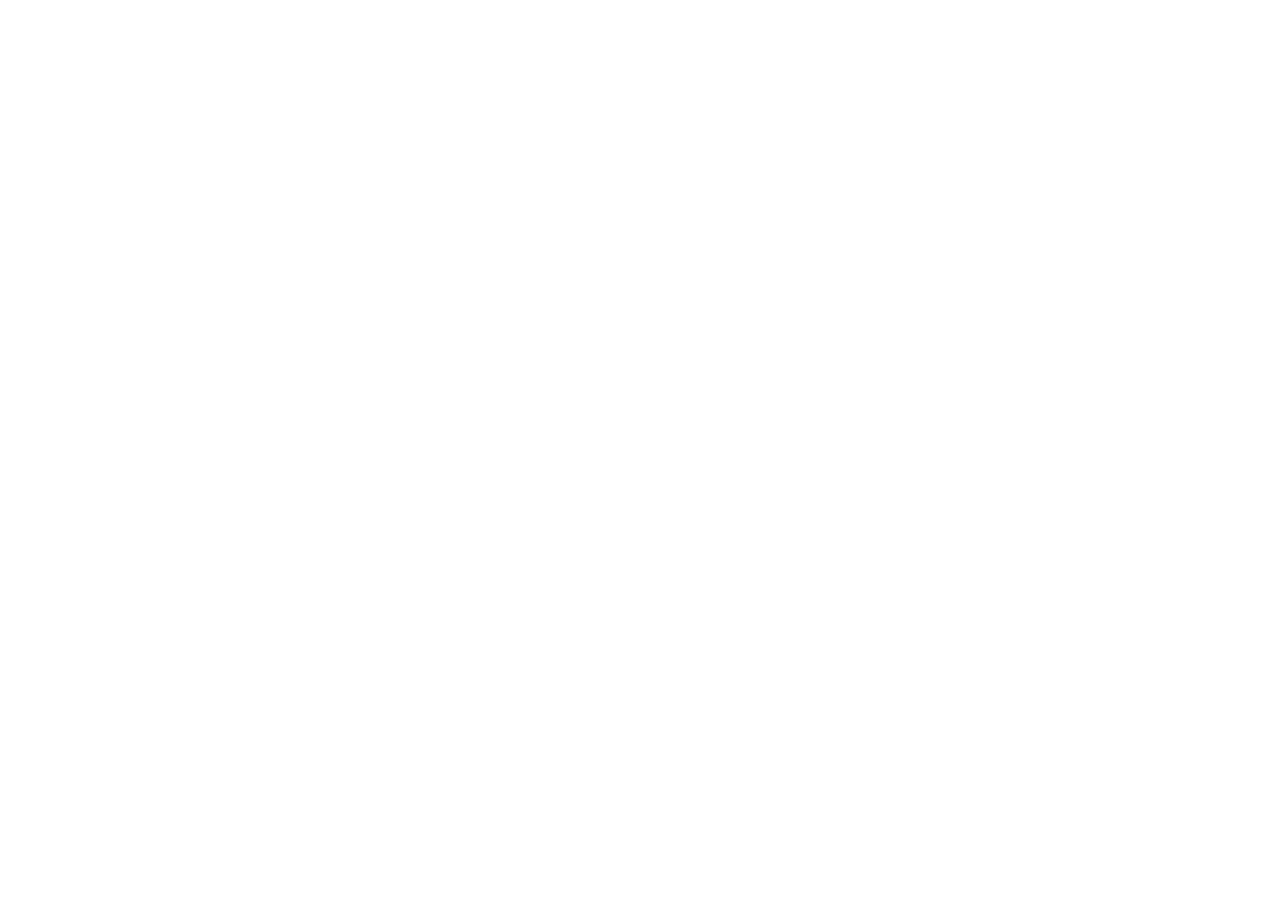
==== about.html @ b9088453 "Initial commit for Patna Millets Project" ====
<!DOCTYPE html>
<html lang="en">
  <head>
    <meta charset="UTF-8">
    <meta name="viewport" content="width=device-width, initial-scale=1.0">
    <title>Patna Millets</title>
    <!-- Stylesheets -->
    <link rel="stylesheet" href="style.css">
    <link rel="stylesheet" href="master.css">
    <link rel="stylesheet" href="responsive.css">
    <!-- Favicon -->
    <link rel="icon" href="assets/Patna Milets.png" type="image/png">
    <!-- Bootstrap -->
    <link href="https://cdn.jsdelivr.net/npm/bootstrap@5.3.3/dist/css/bootstrap.min.css" rel="stylesheet">
    <!-- Quicksand Font -->
    <link rel="preconnect" href="https://fonts.googleapis.com">
    <link rel="preconnect" href="https://fonts.gstatic.com" crossorigin>
    <link
      href="https://fonts.googleapis.com/css2?family=Poppins:ital,wght@0,100;0,200;0,300;0,400;0,500;0,600;0,700;0,800;0,900;1,100;1,200;1,300;1,400;1,500;1,600;1,700;1,800;1,900&family=Quicksand:wght@300..700&display=swap"
      rel="stylesheet">
    <!-- AOS Animation -->
    <link href="https://unpkg.com/aos@2.3.1/dist/aos.css" rel="stylesheet" />
    <!-- Font Awesome CDN -->
    <link
    rel="stylesheet"
    href="https://cdnjs.cloudflare.com/ajax/libs/font-awesome/6.6.0/css/all.min.css"/>
  </head>
<body>
  
</body>
</html>
---- style.css ----
/* Bootstrap icons library */
@import url("https://cdn.jsdelivr.net/npm/bootstrap-icons@1.11.3/font/bootstrap-icons.min.css");

/* Shortcuts */
:root {
  /* colors shortcut */
  --primary-color: #F58634;
  --secondary-color: #263F50;
  --tertiary-color: #F7F7F7;
  /* font-family shortcut */
  --primary-font: 'Quicksand', serif;
  --secondary-font: 'Poppins', serif;
}

body {
  margin: 0;
  padding: 0;
  box-sizing: border-box;
  /* Google Fonts */
  font-family: "Quicksand", serif;
}


/**************************************************
        CSS for Nav
**************************************************/
.navbar-nav .nav-link {
  font-family: var(--primary-font);
  color: var(--secondary-color);
  margin: 0 10px;
  padding: 0px;
  font-weight: 500;
}

.fa-brands:hover {
  color: var(--secondary-color)
}

.navbar-brand img {
  height: 40px;
}

.nav-icon {
  margin: 0 5px;
}

.nav-icon img {
  height: 20px;
}

.cart-icon img {
  height: 24px;
}

.nav-container {
  display: flex;
  justify-content: space-between;
  align-items: center;
}

.navbar-nav .nav-link {
  color: var(--secondary-color);
  margin: 0 10px;
}

.navbar-nav .nav-link:hover {
  color: var(--primary-color);
}

.navbar-brand img {
  height: 40px;
}

.nav-icon {
  margin: 0 5px;
}

.nav-icon img {
  height: 20px;
}

.cart-icon img {
  height: 24px;
}

.nav-container {
  display: flex;
  justify-content: space-between;
  align-items: center;
}

.social-nav a {
  color: #000000;
}

/* Hero-Section */
.hero-section {
  position: relative;
  height: 100vh;
  display: flex;
  align-items: center;
  justify-content: center;
  color: white;
  text-align: center;
  overflow: hidden;
  background: rgba(0, 0, 0, 0.5);
  /* Adding a dark overlay */
}

.hero-section::before {
  content: '';
  position: absolute;
  top: 0;
  left: 0;
  width: 100%;
  height: 100%;
  background-image: url('assets/millets.webp');
  /* Replace with your image path */
  height: 90vh;
  background-size: cover;
  background-position: center;
  filter: blur(5px);
  z-index: -1;
}

.hero-section h1 {
  font-family: var(--primary-font);
  font-size: 3rem;
  font-weight: bold;
  text-align: left;
}

.hero-section p {
  font-family: var(--secondary-font);
  font-size: 1rem;
  margin: 20px 0;
  text-align: justify
}

.callback-form .input-group {
  max-width: 400px;
  margin: 20px 20px 0px 0px;
}

.input-group .btn {
  border-radius: 0;
  font-size: 1.2rem;
  padding: 10px 30px;
}

/* Targeting call icon */
.input-group .input-group-text {
  color: #F58634;
  border-radius: 0;
  background-color: #fff;
}

/* Promotional Section */
.pcontainer {
  background: linear-gradient(rgba(0, 0, 0, 0.5), rgba(0, 0, 0, 0.5)),
    url('assets/millets_background.webp');
  padding: 50px;
}

.pcol h3 {
  font-family: var(--primary-font);
  font-weight: 800;
  color: #F7F7F7;
}

.pcol p {
  font-family: var(--secondary-font);
  font-size: 0.9rem;
  color: #F7F7F7;
}

.price {
  font-size: 1.5rem;
  font-weight: bold;
  color: #28a745;
}

.customer-count img {
  width: 40px;
  height: 40px;
  margin-right: -10px;
  /* Adjust this value as needed for the desired overlap */
  border: 2px solid black;
}

.customer-count p {
  margin-left: 10px;
  font-family: var(--secondary-font);
}

.form {
  width: 100%;
  padding: 30px;
  border-radius: 5px;
  background: linear-gradient(to right, #1E2221, #525C59);
  box-shadow: 0 0 10px rgba(0, 0, 0, 0.5);
}

.contact-form {
  margin-bottom: 10px;
  width: 100%;
  /* Ensures full width of form fields */
  border-radius: 0;
}

.form h3,
.form p {
  color: #fff;
}

.btn-form {
  width: 100%;
  padding: 10px;
  border: 0;
  color: #fff;
  border-radius: 50px;
}

/* .form-group input, .form-group textarea {
  background-color: rgba(255, 0, 0, 0) ;
  color: #fff;
} */

/* Footer Section */
footer {
  background-image: url('assets/wheat-field-seamless-border-vector-background-high-growth-cereal-crops-rye-is-dense-tall-grass-b-min.webp');
  /* Replace with your background image path */
  background-size: cover;
  background-position: center;
  padding: 40px 0;
  color: #fff;
  /* Adjust text color for better visibility on the background image */
  background-color: #3c9cc9b6;
  padding: 40px 0;
  color: #fff;
}

footer h5 {
  font-weight: bold;
  margin-bottom: 20px;
  color: #fff;
}

footer ul {
  list-style: none;
  padding: 0;
}

footer ul li {
  margin-bottom: 10px;
}

footer ul li a {
  color: #fff;
  text-decoration: none;
}

footer ul li a:hover {
  text-decoration: underline;
}

.footer-bottom {
  background-color: #e9ecef;
  padding: 20px 0;
  text-align: center;
  margin-top: 40px;
}

.footer-bottom a {
  color: #333;
  text-decoration: none;
}

.footer-bottom a:hover {
  text-decoration: underline;
}

.footer-bottom #copyright {
  margin-bottom: 0;
  padding: 0;
  background-color: #187bdd;
}
---- responsive.css ----
/* Tablet styles (min-width: 768px) */
@media (min-width: 768px) {
  .navbar-nav .nav-link {
    margin: 0 15px;
  }

  .navbar-brand img {
    height: 50px;
  }

}

/* Desktop styles (min-width: 992px) */
@media (min-width: 992px) {
  .navbar-nav .nav-link {
    margin: 0 20px;
  }

  .navbar-brand img {
    height: 60px;
  }

  .carousel-img {
    height: 600px;
    /* Adjust as needed */
  }
}
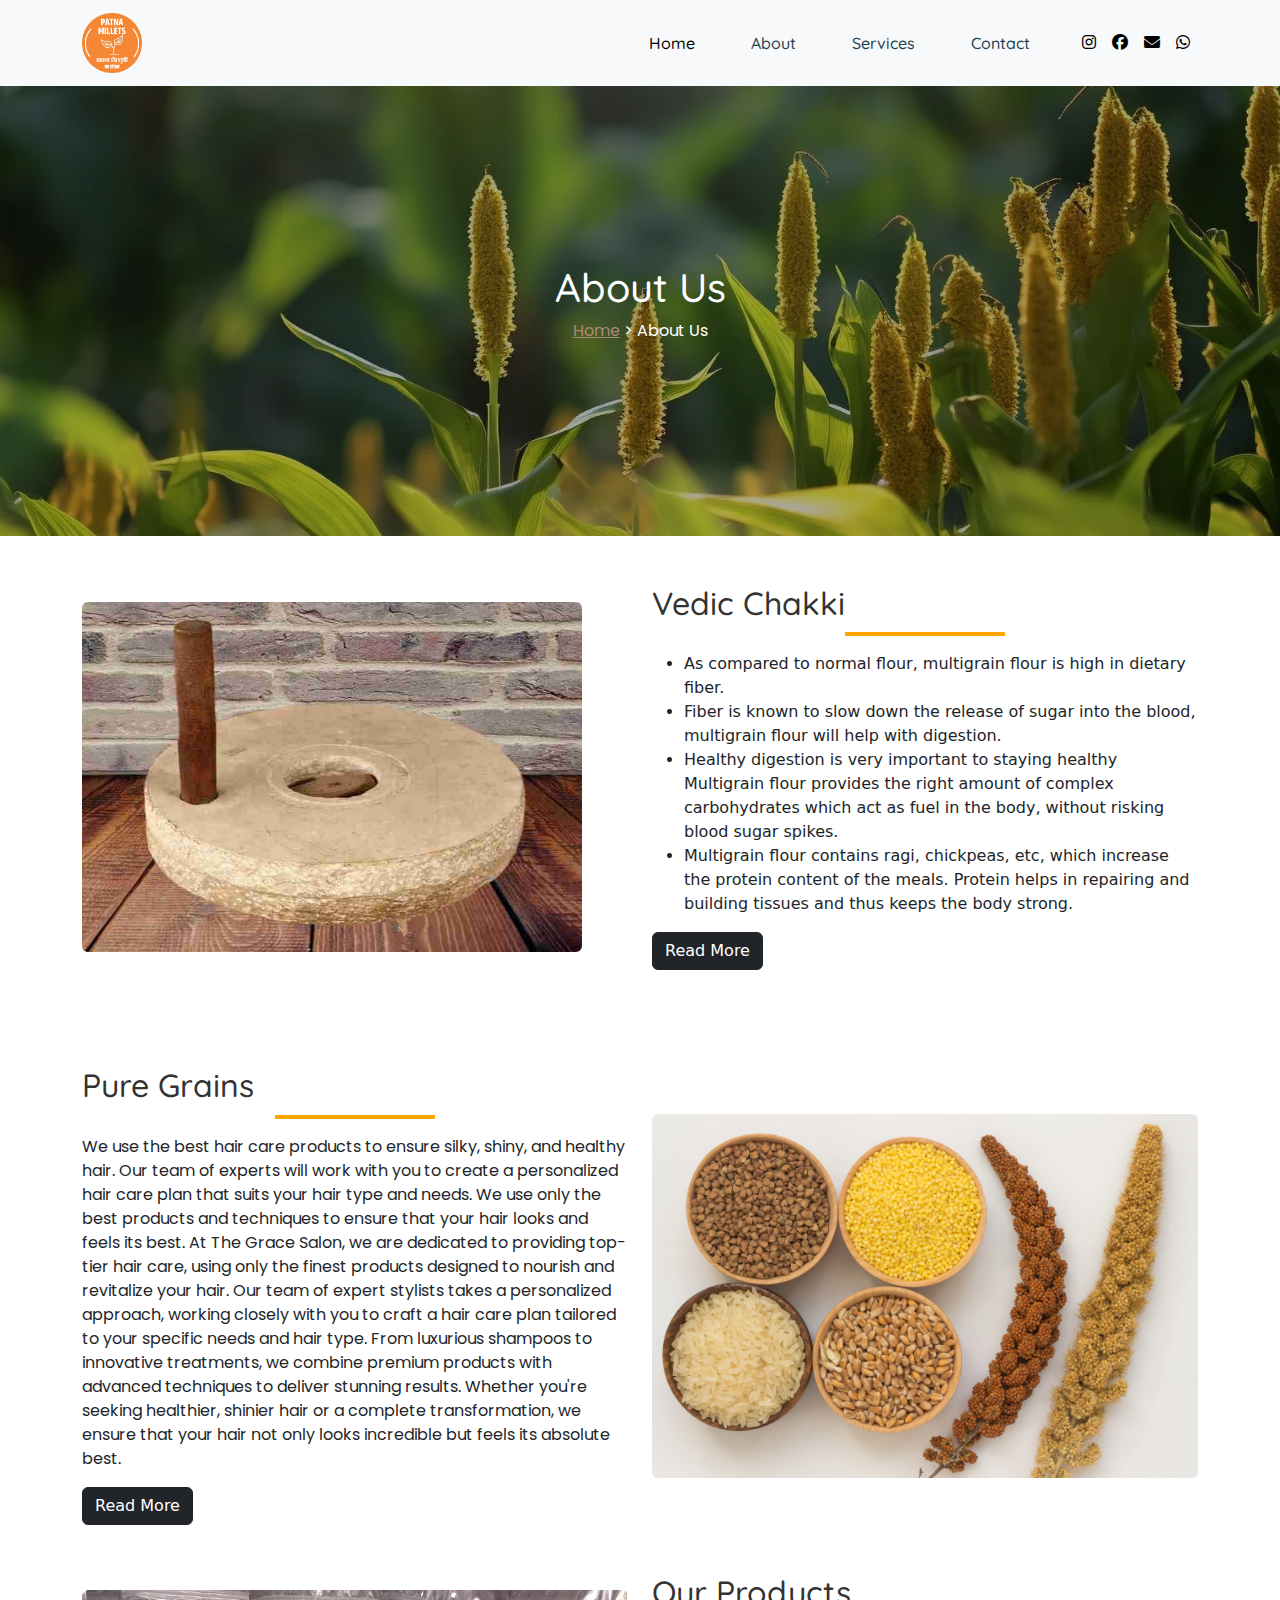
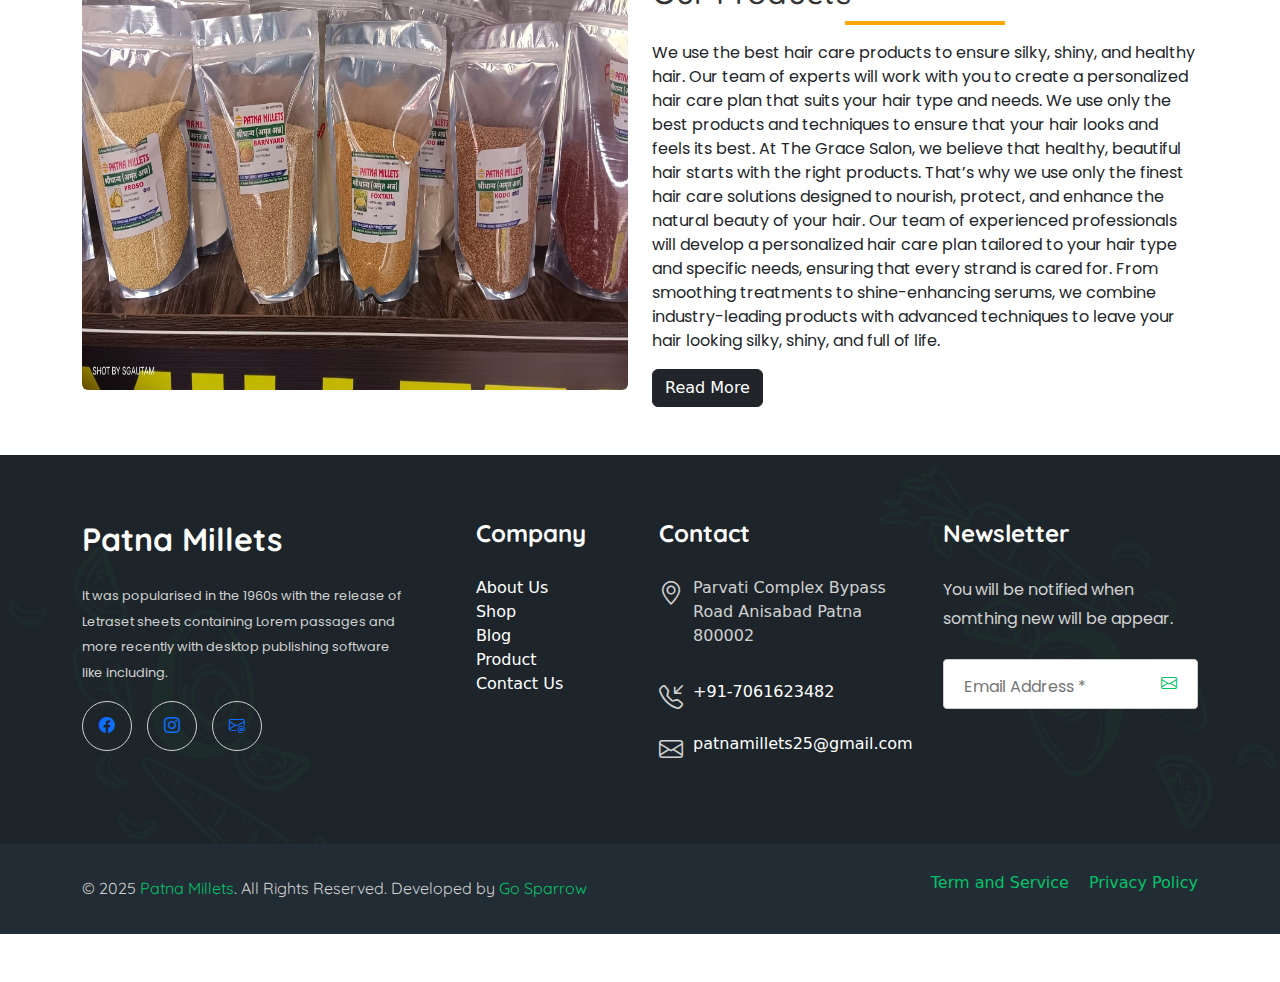
==== commit cf64cd0d: "about us page updated" ====
--- a/about.html
+++ b/about.html
@@ -1,31 +1,327 @@
 <!DOCTYPE html>
 <html lang="en">
-  <head>
-    <meta charset="UTF-8">
-    <meta name="viewport" content="width=device-width, initial-scale=1.0">
-    <title>Patna Millets</title>
-    <!-- Stylesheets -->
-    <link rel="stylesheet" href="style.css">
-    <link rel="stylesheet" href="master.css">
-    <link rel="stylesheet" href="responsive.css">
-    <!-- Favicon -->
-    <link rel="icon" href="assets/Patna Milets.png" type="image/png">
-    <!-- Bootstrap -->
-    <link href="https://cdn.jsdelivr.net/npm/bootstrap@5.3.3/dist/css/bootstrap.min.css" rel="stylesheet">
-    <!-- Quicksand Font -->
-    <link rel="preconnect" href="https://fonts.googleapis.com">
-    <link rel="preconnect" href="https://fonts.gstatic.com" crossorigin>
-    <link
-      href="https://fonts.googleapis.com/css2?family=Poppins:ital,wght@0,100;0,200;0,300;0,400;0,500;0,600;0,700;0,800;0,900;1,100;1,200;1,300;1,400;1,500;1,600;1,700;1,800;1,900&family=Quicksand:wght@300..700&display=swap"
-      rel="stylesheet">
-    <!-- AOS Animation -->
-    <link href="https://unpkg.com/aos@2.3.1/dist/aos.css" rel="stylesheet" />
-    <!-- Font Awesome CDN -->
-    <link
-    rel="stylesheet"
-    href="https://cdnjs.cloudflare.com/ajax/libs/font-awesome/6.6.0/css/all.min.css"/>
-  </head>
+
+<head>
+  <meta charset="UTF-8">
+  <meta name="viewport" content="width=device-width, initial-scale=1.0">
+  <title>Patna Millets</title>
+  <!-- Stylesheets -->
+  <link rel="stylesheet" href="style.css">
+  <link rel="stylesheet" href="master.css">
+  <link rel="stylesheet" href="responsive.css">
+  <!-- Favicon -->
+  <link rel="icon" href="assets/Patna Milets.png" type="image/png">
+  <!-- Bootstrap -->
+  <link href="https://cdn.jsdelivr.net/npm/bootstrap@5.3.3/dist/css/bootstrap.min.css" rel="stylesheet">
+  <!-- Quicksand Font -->
+  <link rel="preconnect" href="https://fonts.googleapis.com">
+  <link rel="preconnect" href="https://fonts.gstatic.com" crossorigin>
+  <link
+    href="https://fonts.googleapis.com/css2?family=Poppins:ital,wght@0,100;0,200;0,300;0,400;0,500;0,600;0,700;0,800;0,900;1,100;1,200;1,300;1,400;1,500;1,600;1,700;1,800;1,900&family=Quicksand:wght@300..700&display=swap"
+    rel="stylesheet">
+  <!-- AOS Animation -->
+  <link href="https://unpkg.com/aos@2.3.1/dist/aos.css" rel="stylesheet" />
+  <!-- Font Awesome CDN -->
+  <link rel="stylesheet" href="https://cdnjs.cloudflare.com/ajax/libs/font-awesome/6.6.0/css/all.min.css" />
+</head>
+
 <body>
-  
+  <!-- Navbar -->
+  <nav class="navbar navbar-expand-lg bg-light sticky-top nav-main">
+    <div class="container nav-container">
+      <!-- logo -->
+      <a class="navbar-brand" href="index.html"><img src="assets/Patna Milets.png" alt="Logo" /></a>
+      <!-- toggle button for mobile view -->
+      <button class="navbar-toggler shadow-none border-0" type="button" data-bs-toggle="offcanvas"
+        data-bs-target="#offcanvasNavbar" aria-controls="offcanvasNavbar" aria-label="Toggle navigation">
+        <span class="navbar-toggler-icon"></span>
+      </button>
+
+      <!-- main navbar -->
+      <div class="offcanvas offcanvas-end" tabindex="-1" id="offcanvasNavbar" aria-labelledby="offcanvasNavbarLabel">
+        <div class="offcanvas-header">
+          <h5 class="offcanvas-title" id="offcanvasNavbarLabel">
+            <mark>Patna Millets</mark>
+          </h5>
+          <button type="button" class="btn-close shadow-none border-0" data-bs-dismiss="offcanvas"
+            aria-label="Close"></button>
+        </div>
+        <div class="offcanvas-body">
+          <ul class="navbar-nav justify-content-end flex-grow-1 pe-3">
+            <li class="nav-item">
+              <a class="nav-link active" aria-current="page" href="index.html">Home</a>
+            </li>
+            <li class="nav-item">
+              <a class="nav-link" href="about.html">About</a>
+            </li>
+            <li class="nav-item">
+              <a class="nav-link" href="services.html">Services</a>
+            </li>
+            <li class="nav-item">
+              <a class="nav-link" href="contact.html">Contact</a>
+            </li>
+          </ul>
+        </div>
+      </div>
+      <!-- social media icons -->
+      <div class="d-flex social-nav">
+        <a href="https://www.instagram.com/"><i class="fa-brands fa-instagram mx-2"></i></a>
+        <a href="https://www.facebook.com/"><i class="fa-brands fa-facebook mx-2"></i></a>
+        <a href="mailto:patnamillets25@gmail.com"><i class="fa-solid fa-envelope mx-2"></i></a>
+        <a href="https://wa.me/+917061623482"><i class="fa-brands fa-whatsapp mx-2"></i></a>
+      </div>
+    </div>
+  </nav>
+
+  <!-- About Us Hero Section -->
+  <div class="about-hero">
+    <div class="overlay">
+      <div class="container">
+        <h1>About Us</h1>
+        <p>
+          <a href="index.html" style="color: #ac8977">Home</a> > About Us
+        </p>
+      </div>
+    </div>
+  </div>
+
+  <!-- Vedic Chakki -->
+  <section class="expertise py-5">
+    <div class="container">
+      <div class="row align-items-center">
+        <div class="col-md-6">
+          <img src="assets/chakki.jpg" class="img-fluid rounded" alt="chakki" style="height: 350px; width: 500px;" />
+        </div>
+        <div class="col-md-6">
+          <h2>Vedic Chakki</h2>
+          <p style="color: black;">
+          <ul>
+            <li>
+              As compared to normal flour, multigrain flour is high in dietary fiber. </li>
+            <li> Fiber is known to slow down the release of sugar into the blood,
+              multigrain flour will help with digestion.
+            </li>
+            <li> Healthy digestion is very important to staying healthy
+              Multigrain flour provides the right amount of complex carbohydrates which act as fuel in the body, without
+              risking blood sugar spikes. </li>
+            <li>Multigrain flour contains ragi, chickpeas, etc, which increase the protein content of the meals. Protein
+              helps in repairing and building tissues and thus keeps the body strong. </li>
+          </ul>
+          </p>
+          <a href="#" class="btn btn-dark">Read More</a>
+        </div>
+      </div>
+    </div>
+  </section>
+
+  <!-- Quality Section -->
+  <section class="quality py-5">
+    <div class="container">
+      <div class="row align-items-center">
+        <div class="col-md-6 order-md-2">
+          <img src="assets/about/grains.webp" class="img-fluid rounded" alt="Quality" />
+        </div>
+        <div class="col-md-6 order-md-1">
+          <h2>Pure Grains</h2>
+          <p>
+            We use the best hair care products to ensure silky, shiny, and
+            healthy hair. Our team of experts will work with you to create a
+            personalized hair care plan that suits your hair type and needs.
+            We use only the best products and techniques to ensure that your
+            hair looks and feels its best. At The Grace Salon, we are dedicated
+            to providing top-tier hair care, using only the finest products
+            designed to nourish and revitalize your hair. Our team of expert
+            stylists takes a personalized approach, working closely with you
+            to craft a hair care plan tailored to your specific needs and hair
+            type. From luxurious shampoos to innovative treatments, we combine
+            premium products with advanced techniques to deliver stunning
+            results. Whether you're seeking healthier, shinier hair or a
+            complete transformation, we ensure that your hair not only looks
+            incredible but feels its absolute best.
+          </p>
+          <a href="#" class="btn btn-dark">Read More</a>
+        </div>
+      </div>
+    </div>
+
+    <!-- Products -->
+    <section class="products py-5">
+      <div class="container">
+        <div class="row align-items-center">
+          <div class="col-md-6 order-md-1">
+            <img src="client's_assets/products.jpg" class="img-fluid rounded" alt="Quality" style="height: 400px;" />
+          </div>
+          <div class="col-md-6 order-md-2 hair-products">
+            <h2> Our Products</h2>
+            <p>
+              We use the best hair care products to ensure silky, shiny, and
+              healthy hair. Our team of experts will work with you to create a
+              personalized hair care plan that suits your hair type and needs.
+              We use only the best products and techniques to ensure that your
+              hair looks and feels its best. At The Grace Salon, we believe that
+              healthy, beautiful hair starts with the right products. That’s why
+              we use only the finest hair care solutions designed to nourish,
+              protect, and enhance the natural beauty of your hair. Our team of
+              experienced professionals will develop a personalized hair care
+              plan tailored to your hair type and specific needs, ensuring that
+              every strand is cared for. From smoothing treatments to
+              shine-enhancing serums, we combine industry-leading products with
+              advanced techniques to leave your hair looking silky, shiny, and
+              full of life.
+            </p>
+            <a href="#" class="btn btn-dark">Read More</a>
+          </div>
+        </div>
+      </div>
+    </section>
+
+    <!-- 
+    - #FOOTER
+  -->
+
+    <footer class="footer">
+
+      <div class="footer-top">
+        <div class="container">
+
+          <div class="footer-brand">
+
+            <a href="assets/Patna Milets.png" class="logo">Patna <span class="span">Millets</span></a>
+
+            <p class="footer-text">
+              It was popularised in the 1960s with the release of Letraset sheets containing Lorem passages and more
+              recently with
+              desktop publishing software like including.
+            </p>
+
+            <div class="social-list">
+
+              <div class="social-link">
+                <a href="#">
+                  <i class="bi bi-facebook"></i>
+                </a>
+              </div>
+
+              <div class="social-link">
+                <a href="#">
+                  <i class="bi bi-instagram"></i>
+                </a>
+              </div>
+
+              <div class="social-link">
+                <a href="#">
+                  <i class="bi bi-envelope-at"></i>
+                </a>
+              </div>
+
+            </div>
+
+          </div>
+
+          <ul class="footer-list">
+
+            <li>
+              <p class="footer-list-title">Company</p>
+            </li>
+
+            <li>
+              <a href="./about.html" class="footer-link">About Us</a>
+            </li>
+
+            <li>
+              <a href="./shop.html" class="footer-link">Shop</a>
+            </li>
+
+            <li>
+              <a href="./blog.html" class="footer-link">Blog</a>
+            </li>
+
+            <li>
+              <a href="./shop.html" class="footer-link">Product</a>
+            </li>
+
+            <li>
+              <a href="./contact.html" class="footer-link">Contact Us</a>
+            </li>
+
+          </ul>
+
+          <ul class="footer-list">
+
+            <li>
+              <p class="footer-list-title">Contact</p>
+            </li>
+            <li class="footer-item">
+              <div class="contact-icon">
+                <i class="bi bi-geo-alt"></i>
+              </div>
+              <address class="contact-link">
+                Parvati Complex Bypass Road Anisabad Patna 800002
+              </address>
+            </li>
+
+            <li class="footer-item">
+              <div class="contact-icon">
+                <i class="bi bi-telephone-inbound"></i>
+              </div>
+              <a href="tel:+91-7061623482" class="contact-link">+91-7061623482</a>
+            </li>
+
+            <li class="footer-item">
+              <div class="contact-icon">
+                <i class="bi bi-envelope"></i>
+              </div>
+
+              <a href="mailto:patnamillets25@gmail.com" class="contact-link">patnamillets25@gmail.com</a>
+            </li>
+
+          </ul>
+
+          <div class="footer-list">
+
+            <p class="footer-list-title">Newsletter</p>
+
+            <p class="newsletter-text">
+              You will be notified when somthing new will be appear.
+            </p>
+
+            <form action="" class="footer-form">
+              <input type="email" name="email" placeholder="Email Address *" required class="footer-input">
+              <button type="submit" class="footer-form-btn" aria-label="Submit">
+                <i class="bi bi-envelope"></i>
+              </button>
+            </form>
+
+          </div>
+
+        </div>
+      </div>
+
+      <div class="footer-bottom">
+        <div class="container">
+
+          <p class="copyright">
+            &copy; 2025 <a href="#" class="copyright-link">Patna Millets</a>. All Rights Reserved. Developed by <a
+              href="#" class="copyright-link">Go Sparrow</a>
+          </p>
+
+          <ul class="footer-bottom-list">
+
+            <li>
+              <a href="#" class="footer-bottom-link">Term and Service</a>
+            </li>
+
+            <li>
+              <a href="#" class="footer-bottom-link">Privacy Policy</a>
+            </li>
+
+          </ul>
+
+        </div>
+      </div>
+
+    </footer>
+
 </body>
+
 </html>--- a/style.css
+++ b/style.css
@@ -7,9 +7,89 @@
   --primary-color: #F58634;
   --secondary-color: #263F50;
   --tertiary-color: #F7F7F7;
-  /* font-family shortcut */
+  /* colors taken from: https://github.dev/codewithsadee/organica */
+  --battleship-gray: hsl(0, 0%, 53%);
+  --shamrock-green: hsl(152, 95%, 31%);
+  --russian-violet: hsl(245, 97%, 13%);
+  --yellow-orange: hsl(36, 100%, 50%);
+  --green-pigment: hsl(152, 95%, 33%);
+  --roman-silver: hsl(223, 6%, 55%);
+  --sonic-silver: hsl(0, 0%, 45%);
+  --eerie-black: hsl(210, 11%, 15%);
+  --space-cadet: hsl(222, 36%, 22%);
+  --light-gray: hsl(0, 0%, 82%);
+  --mint-cream: hsl(96, 36%, 95%);
+  --gunmetal-1: hsl(207, 21%, 17%);
+  --gunmetal-2: hsl(206, 21%, 15%);
+  --black_90: hsla(0, 0%, 0%, 0.9);
+  --black_50: hsla(0, 0%, 0%, 0.5);
+  --black_25: hsla(0, 0%, 0%, 0.25);
+  --white_50: hsla(0, 0%, 100%, 0.50);
+  --white_25: hsla(0, 0%, 100%, 0.25);
+  --white_10: hsla(0, 0%, 100%, 0.1);
+  --platinum: hsl(0, 0%, 92%);
+  --cultured: hsl(0, 0%, 94%);
+  --emerald: hsl(152, 95%, 39%);
+  --emerald_70: hsla(152, 95%, 39%, 0.7);
+  --white: hsl(0, 0%, 100%);
+  --black: hsl(0, 0%, 0%);
+  --onyx: hsl(0, 0%, 27%);
+  --jet: hsl(0, 0%, 20%);
+  --russian-violet_65: hsla(245, 97%, 13%, 0.65);
+  --rhythm: hsl(220, 17%, 49%);
+  --spanish-gray: hsl(156, 3%, 61%);
+  --charleston-green: hsl(206, 20%, 14%);
+  /* typography */
   --primary-font: 'Quicksand', serif;
   --secondary-font: 'Poppins', serif;
+
+  --ff-playfair-display: 'Playfair Display', serif;
+  --ff-roboto: 'Roboto', sans-serif;
+
+  --fs-1: 3rem;
+  --fs-2: 2.4rem;
+  --fs-3: 2rem;
+  --fs-4: 1.8rem;
+  --fs-5: 1.7rem;
+  --fs-6: 1.5rem;
+  --fs-7: 1.4rem;
+  --fs-8: 1.3rem;
+  --fs-9: 1rem;
+
+  --fw-400: 400;
+  --fw-500: 500;
+  --fw-600: 600;
+  --fw-700: 700;
+
+  /**
+   * spacing
+   */
+
+  --section-padding: 80px;
+
+  /**
+   * radius
+   */
+
+  --radius-4: 4px;
+  --radius-6: 6px;
+
+  /**
+   * shadow
+   */
+
+  --shadow-1: 0 12px 25px -8px hsla(0, 0%, 0%, 0.2);
+  --shadow-2: -12px 0 25px -8px hsla(0, 0%, 0%, 0.2);
+  --shadow-3: 12px 0 25px -8px hsla(0, 0%, 0%, 0.2);
+
+  /**
+   * transition
+   */
+
+  --transition-1: 0.05s ease;
+  --transition-2: 0.25s ease;
+  --cubic-in: cubic-bezier(0.51, 0.03, 0.64, 0.28);
+  --cubic-out: cubic-bezier(0.33, 0.85, 0.4, 0.96);
 }
 
 body {
@@ -18,6 +98,19 @@
   box-sizing: border-box;
   /* Google Fonts */
   font-family: "Quicksand", serif;
+}
+
+h1,
+h2,
+h3,
+h4,
+h5,
+h6 {
+  font-family: "Quicksand", serif;
+}
+
+p {
+  font-family: "Poppins", serif;
 }
 
 
@@ -152,7 +245,6 @@
 .input-group .input-group-text {
   color: #F58634;
   border-radius: 0;
-  background-color: #fff;
 }
 
 /* Promotional Section */
@@ -226,62 +318,492 @@
   color: #fff;
 } */
 
-/* Footer Section */
-footer {
-  background-image: url('assets/wheat-field-seamless-border-vector-background-high-growth-cereal-crops-rye-is-dense-tall-grass-b-min.webp');
-  /* Replace with your background image path */
+/*-----------------------------------*\
+  #FOOTER
+\*-----------------------------------*/
+
+.footer {
+  background-image: url("assets/hero-left-bg.png"), url("assets/hero-right-bg.png");
+  background-color: var(--charleston-green);
+  background-repeat: no-repeat, no-repeat;
+  background-position: bottom left, top right;
+  color: var(--light-gray);
+  overflow: hidden;
+}
+
+.footer-top {
+  padding-block: 60px;
+}
+
+.footer-top .container {
+  display: grid;
+  gap: 60px;
+}
+
+.footer .logo {
+  font-family: var(--primary-font);
+  font-size: 2rem;
+  text-decoration: none;
+  color: #fff;
+  font-weight: 700;
+}
+
+.footer-text {
+  line-height: 2;
+  margin-block: 20px 15px;
+  font-family: var(--secondary-font);
+  font-size: 0.8rem;
+}
+
+.social-list {
+  display: flex;
+  gap: 15px;
+  list-style: none;
+}
+
+.social-link {
+  width: 50px;
+  height: 50px;
+  border: 1px solid;
+  border-radius: 50%;
+  display: flex;
+  align-items: center;
+  justify-content: center;
+  transition: var(--transition-1);
+}
+
+.social-link:is(:hover, :focus) {
+  color: var(--emerald);
+}
+
+.footer-list {
+  list-style: none;
+}
+
+.footer-list li a {
+  color: var(--white);
+  text-decoration: none;
+  transition: var(--transition-1);
+}
+
+.footer-list-title {
+  list-style: none;
+  color: var(--white);
+  font-family: var(--primary-font);
+  font-size: var(--fs-6);
+  font-weight: var(--fw-700);
+  margin-block-end: 25px;
+}
+
+.footer-link {
+  font-size: var(--fs-9);
+  text-decoration: none;
+  list-style: none;
+  transition: var(--transition-1);
+  gap: 10px;
+}
+
+.contact-link address {
+  color: red;
+}
+
+.footer-link:is(:hover, :focus) {
+  color: var(--emerald);
+}
+
+.footer-item {
+  display: flex;
+  gap: 10px;
+  padding: 0;
+  margin: 0;
+}
+
+.footer-item address {
+  font-size: var(--fs-9);
+}
+
+.footer-item:not(:last-child) {
+  margin-block-end: 16px;
+}
+
+.footer-item .contact-icon {
+  font-size: 1.5rem;
+  align-items: center;
+}
+
+.footer-top .newsletter-text {
+  line-height: 1.8;
+  margin-block-end: 25px;
+}
+
+.footer-form {
+  position: relative;
+}
+
+.footer-form ::placeholder {
+  font-family: var(--secondary-font);
+  font-size: var(--fs-9);
+}
+
+.footer-input {
+  background-color: var(--white);
+  color: var(--tertiary-color);
+  font-size: var(--fs-6);
+  padding: 16px 20px;
+  padding-inline-end: 50px;
+  border-radius: var(--radius-4);
+  height: 50px;
+}
+
+.footer-form-btn {
+  position: absolute;
+  top: 50%;
+  right: 15px;
+  transform: translateY(-50%);
+  color: var(--emerald);
+  background-color: #fff;
+  border: none;
+  font-size: 1rem;
+}
+
+.footer-bottom {
+  background-color: var(--gunmetal-1);
+  padding-block: 20px;
+  font-size: var(--fs-7);
+}
+
+.copyright {
+  font-family: var(--primary-font);
+  font-size: var(--fs-9);
+  text-align: center;
+  line-height: 1.7;
+  margin-block-end: 10px;
+}
+
+.copyright-link {
+  text-decoration: none;
+  display: inline-block;
+  color: var(--emerald);
+}
+
+.footer-bottom-list {
+  list-style: none;
+  text-decoration: none;
+}
+
+.footer-bottom-link {
+  text-decoration: none;
+  font-size: var(--fs-9);
+  color: var(--emerald);
+}
+
+.footer-bottom-list {
+  display: flex;
+  justify-content: center;
+  gap: 20px;
+}
+
+.footer-top .container {
+  grid-template-columns: 1fr 1fr;
+}
+
+.footer-top .container {
+  grid-template-columns: 1.3fr 0.6fr 1fr 1fr;
+  gap: 30px;
+}
+
+.footer-bottom .container {
+  display: flex;
+  justify-content: space-between;
+  align-items: center;
+}
+
+.copyright {
+  margin-block-end: 0;
+}
+
+/* Millets Section */
+.millet-item {
+  transition: transform 0.3s ease, box-shadow 0.3s ease;
+}
+
+.millet-item:hover {
+  transform: scale(1.1);
+  box-shadow: 0 10px 20px rgba(0, 0, 0, 0.15);
+}
+
+.millet-item img {
+  border: 2px solid #ffa500;
+  /* Organic orange border */
+  padding: 5px;
+  background-color: #fff;
+}
+
+.millet-item p {
+  font-family: var(--secondary-font);
+  /* Use a clean, organic font */
+  font-size: 1rem;
+  font-weight: var(--fw-500);
+  color: var(--emerald);
+  /* Neutral color */
+  margin-top: 10px;
+}
+
+.millet-item p:hover {
+  color: #ffa500;
+  /* Highlight text on hover */
+}
+
+.container h2 {
+  /* font-family: "Baskervville", serif; */
+  /* Classic serif font for heading */
+  color: #333;
+  /* Dark neutral tone for contrast */
+  text-transform: capitalize;
+  font-size: 2rem;
+  position: relative;
+  margin-bottom: 1rem;
+}
+
+.container h2::after {
+  content: "";
+  display: block;
+  width: 160px;
+  height: 4px;
+  background-color: #ffa500;
+  margin: 10px auto 0;
+}
+
+
+/* 
+  #Contact Us Page Styling
+*/
+
+/* Contact Page of Landing Page with Query Form END*/
+
+/* Contact Us Hero Section */
+.contact-hero {
+  position: relative;
+  width: 100%;
+  height: 60vh;
+  /* Adjust height as needed */
+  background-image: url(assets/overflowing-display-whole-grain-cereals-rustic-bowls.jpg);
+  background-attachment: fixed;
+  /* Replace with your image path */
   background-size: cover;
   background-position: center;
-  padding: 40px 0;
+  display: flex;
+  align-items: center;
+  justify-content: center;
+}
+
+.contact-hero .overlay {
+  position: absolute;
+  top: 0;
+  left: 0;
+  width: 100%;
+  height: 100%;
+  background-color: rgba(0, 0, 0, 0.5);
+  /* Dark overlay, adjust opacity as needed */
+  display: flex;
+  align-items: center;
+  justify-content: center;
+  text-align: center;
+  flex-direction: column;
+  color: white;
+}
+
+/* mera custom box css edited by Rehaan */
+
+.contact-section {
+  width: 100%;
+  height: auto;
+  display: flex;
+  flex-direction: row;
+  align-items: center;
+  justify-content: center;
+  gap: 10px;
+  margin: 50px auto;
+}
+
+.contact-section .contact-info {
+  width: 100%;
+  height: 250px;
+  box-shadow: 0 0 10px rgba(0, 0, 0, 0.1);
+  text-align: center;
+  background-color: #ffffff;
+  border-radius: 20px;
+  padding: 20px;
+}
+
+
+.contact-info .icon-box {
+  background-color: var(--primary-color);
+  /* Darker pink for icon background */
   color: #fff;
-  /* Adjust text color for better visibility on the background image */
-  background-color: #3c9cc9b6;
-  padding: 40px 0;
-  color: #fff;
-}
-
-footer h5 {
-  font-weight: bold;
-  margin-bottom: 20px;
-  color: #fff;
-}
-
-footer ul {
-  list-style: none;
-  padding: 0;
-}
-
-footer ul li {
+  font-size: 24px;
+  padding: 20px;
+  /* Increased padding for larger icons */
+  border-radius: 50%;
+  display: inline-block;
+  margin-bottom: 15px;
+  width: 80px;
+  /* Fixed width for uniform size */
+  height: 80px;
+  /* Fixed height for uniform size */
+  display: flex;
+  align-items: center;
+  justify-content: center;
+  margin: 0 auto 15px;
+  /* Center the icon and add margin below */
+}
+
+.contact-info h4 {
+  font-size: 18px;
   margin-bottom: 10px;
-}
-
-footer ul li a {
-  color: #fff;
+  color: #333;
+}
+
+.contact-info p {
+  font-size: 14px;
+  text-align: center;
+  color: #666;
+}
+.contact-info p a{
   text-decoration: none;
-}
-
-footer ul li a:hover {
-  text-decoration: underline;
-}
-
-.footer-bottom {
-  background-color: #e9ecef;
-  padding: 20px 0;
+  color:#000000
+}
+
+.contact-info i {
+  font-size: 32px;
+  /* Increased icon size for better visibility */
+}
+
+@media screen and (max-width: 768px) {
+  .contact-section {
+    flex-direction: column;
+  }
+}
+
+
+
+/* General container and MAP styling */
+.gmap {
+  background-color: #ffffff;
+  border-radius: 28px; /* outer radius = inner radius (20px) + padding (8px) */
+  padding: 20px; /* Adding padding to ensure content doesn't touch the edges */
+  margin: 20px auto; /* Center the container */
+}
+
+.map {
+  border-radius: 20px; /* inner radius */
+  box-shadow: 0 0 10px rgba(0, 0, 0, 0.1);
+  width: 100%; /* Make the map responsive */
+  height: 100%;
+}
+
+/* Adjust FORM container */
+.form-container {
+  padding: 0px 20px 1px 20px; /* Increased padding for better spacing */
+  border-radius: 20px;
+  box-shadow: 0 0 10px rgba(0, 0, 0, 0.1);
+}
+
+/* Align input groups in a row */
+.input-group {
+  margin-bottom: 15px;
+}
+
+.input-group-row {
+  display: flex;
+  justify-content: space-between;
+}
+
+.input-group-row .input-group {
+  flex: 1;
+}
+
+.input-group-row .input-group:first-child {
+  margin-right: 10px; /* Space between Full Name and Phone fields */
+}
+
+/* Standard input and textarea styling */
+input, textarea {
+  width: 100%;
+  padding: 12px;
+  border: 1px solid #ccc;
+  border-radius: 8px;
+  font-size: 16px;
+  color: #333;
+}
+
+/* Submit button styling */
+.form-container button {
+  width: 100%;
+  padding: 12px;
+  background-color: #000000;
+  color: white;
+  font-size: 16px;
+  cursor: pointer;
+  border-radius: 8px;
+}
+
+.form-container button:hover {
+  background-color: var(--secondary-color);
+  transition: background-color 0.3s ease;
+}
+
+/* Responsive Design */
+@media (max-width: 768px) {
+  .gmap {
+    padding: 10px;
+  }
+
+  .map, .form-container {
+    margin: 0 auto;
+    width: 100%;
+    max-width: 100%;
+  }
+
+  .input-group-row {
+    flex-direction: column;
+  }
+
+  .input-group-row .input-group:first-child {
+    margin-right: 0;
+    margin-bottom: 15px; /* Space between stacked fields */
+  }
+}
+
+
+/* About Us Page Styling */
+.about-hero {
+  position: relative;
+  width: 100%;
+  height: 50vh;
+  /* Adjust height as needed */
+  background-image: url(assets/millets-farm.webp);
+  background-attachment: fixed;
+  /* Replace with your image path */
+  background-size: cover;
+  background-position: center;
+  display: flex;
+  align-items: center;
+  justify-content: center;
+}
+
+.about-hero .overlay {
+  position: absolute;
+  top: 0;
+  left: 0;
+  width: 100%;
+  height: 100%;
+  background-color: rgba(0, 0, 0, 0.329);
+  /* Dark overlay, adjust opacity as needed */
+  display: flex;
+  align-items: center;
+  justify-content: center;
   text-align: center;
-  margin-top: 40px;
-}
-
-.footer-bottom a {
-  color: #333;
-  text-decoration: none;
-}
-
-.footer-bottom a:hover {
-  text-decoration: underline;
-}
-
-.footer-bottom #copyright {
-  margin-bottom: 0;
-  padding: 0;
-  background-color: #187bdd;
+  flex-direction: column;
+  color: white;
 }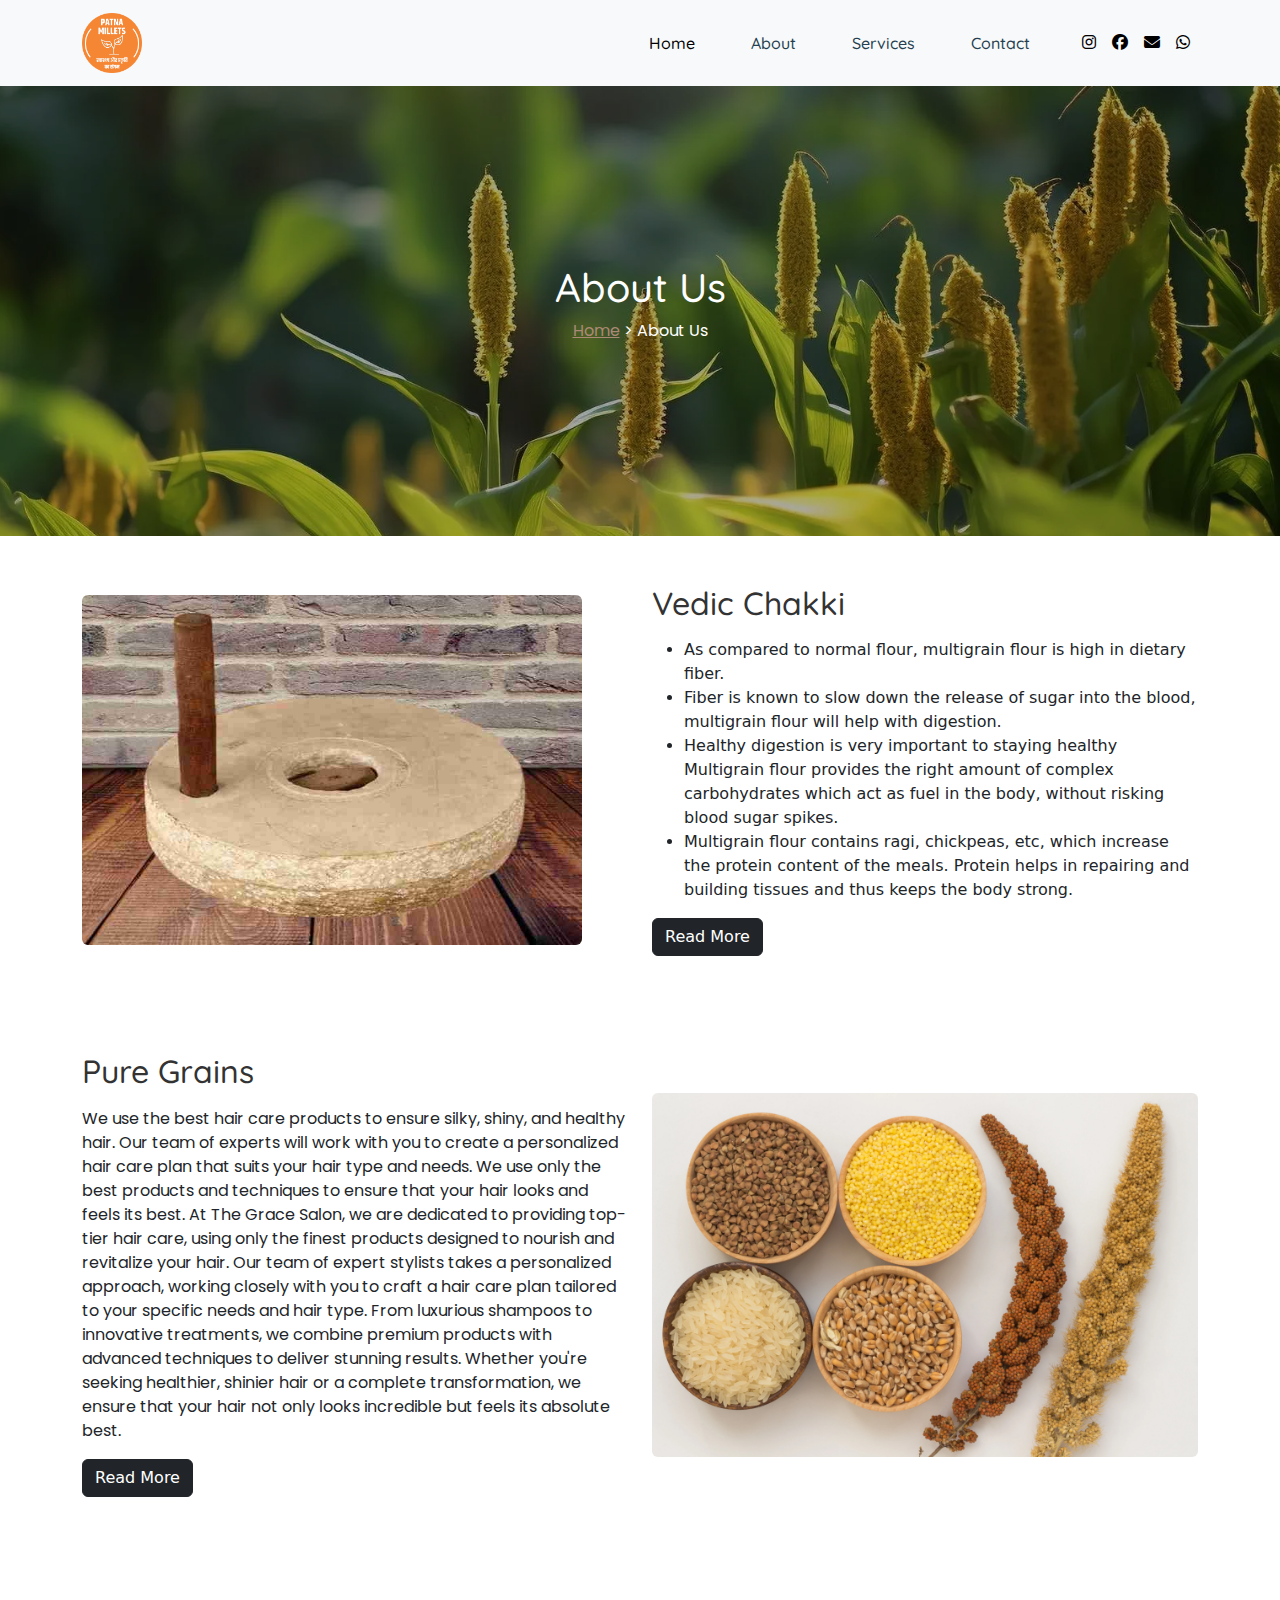
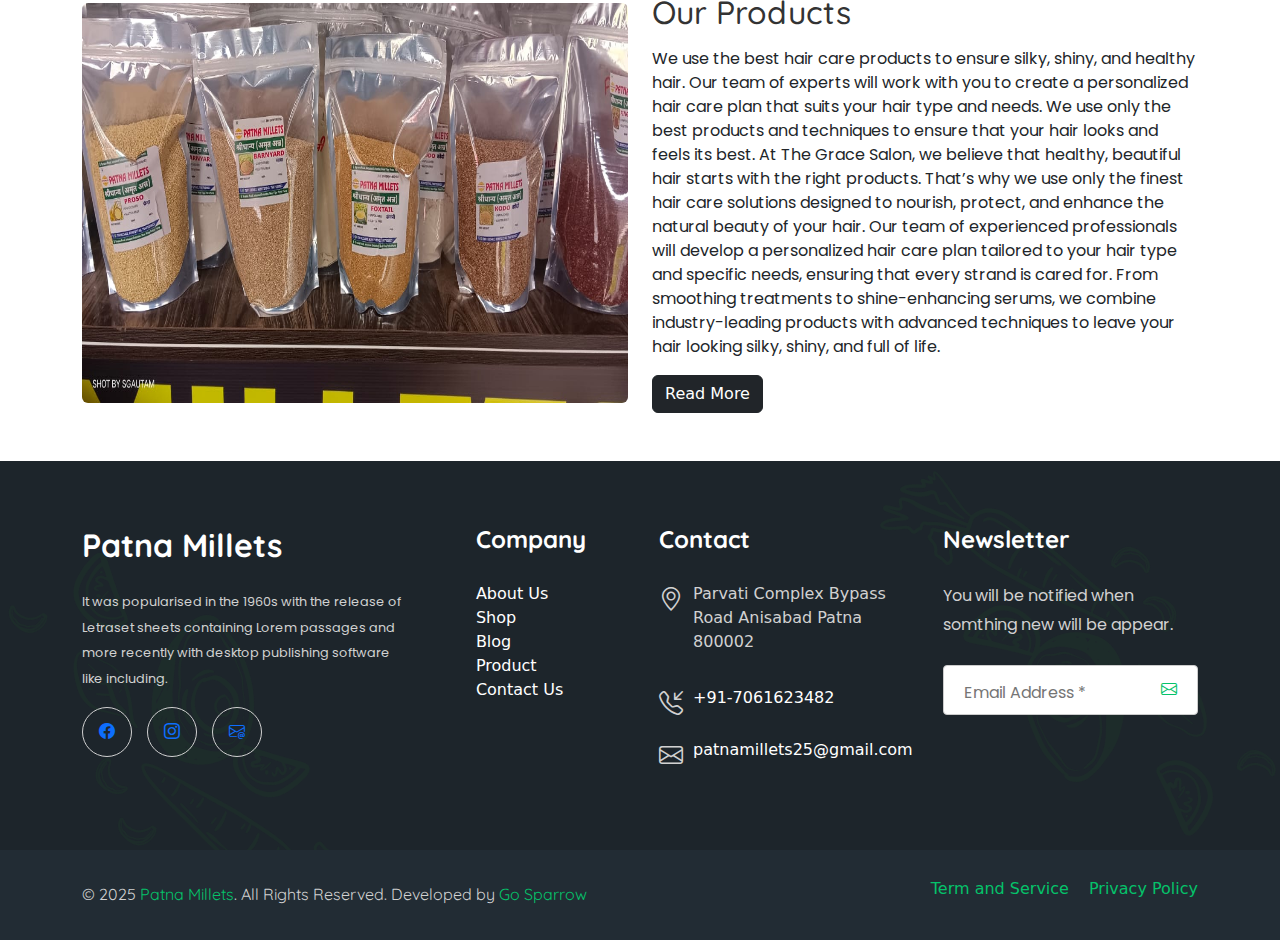
==== commit 635bdbe4: "updated some codes in about section" ====
--- a/about.html
+++ b/about.html
@@ -7,6 +7,7 @@
   <title>Patna Millets</title>
   <!-- Stylesheets -->
   <link rel="stylesheet" href="style.css">
+  <link rel="stylesheet" href="about.css">
   <link rel="stylesheet" href="master.css">
   <link rel="stylesheet" href="responsive.css">
   <!-- Favicon -->
@@ -79,7 +80,7 @@
       <div class="container">
         <h1>About Us</h1>
         <p>
-          <a href="index.html" style="color: #ac8977">Home</a> > About Us
+          <a href="index.html" style="color: #ac8977">Home</a> &gt; About Us
         </p>
       </div>
     </div>
@@ -114,7 +115,7 @@
     </div>
   </section>
 
-  <!-- Quality Section -->
+  <!-- Grain Section -->
   <section class="quality py-5">
     <div class="container">
       <div class="row align-items-center">
@@ -143,184 +144,185 @@
         </div>
       </div>
     </div>
-
-    <!-- Products -->
-    <section class="products py-5">
-      <div class="container">
-        <div class="row align-items-center">
-          <div class="col-md-6 order-md-1">
-            <img src="client's_assets/products.jpg" class="img-fluid rounded" alt="Quality" style="height: 400px;" />
-          </div>
-          <div class="col-md-6 order-md-2 hair-products">
-            <h2> Our Products</h2>
-            <p>
-              We use the best hair care products to ensure silky, shiny, and
-              healthy hair. Our team of experts will work with you to create a
-              personalized hair care plan that suits your hair type and needs.
-              We use only the best products and techniques to ensure that your
-              hair looks and feels its best. At The Grace Salon, we believe that
-              healthy, beautiful hair starts with the right products. That’s why
-              we use only the finest hair care solutions designed to nourish,
-              protect, and enhance the natural beauty of your hair. Our team of
-              experienced professionals will develop a personalized hair care
-              plan tailored to your hair type and specific needs, ensuring that
-              every strand is cared for. From smoothing treatments to
-              shine-enhancing serums, we combine industry-leading products with
-              advanced techniques to leave your hair looking silky, shiny, and
-              full of life.
-            </p>
-            <a href="#" class="btn btn-dark">Read More</a>
-          </div>
-        </div>
-      </div>
-    </section>
-
-    <!-- 
+  </section>
+
+  <!-- Products -->
+  <section class="products py-5">
+    <div class="container">
+      <div class="row align-items-center">
+        <div class="col-md-6 order-md-1">
+          <img src="client's_assets/products.jpg" class="img-fluid rounded" alt="Quality" style="height: 400px;" />
+        </div>
+        <div class="col-md-6 order-md-2 hair-products">
+          <h2> Our Products</h2>
+          <p>
+            We use the best hair care products to ensure silky, shiny, and
+            healthy hair. Our team of experts will work with you to create a
+            personalized hair care plan that suits your hair type and needs.
+            We use only the best products and techniques to ensure that your
+            hair looks and feels its best. At The Grace Salon, we believe that
+            healthy, beautiful hair starts with the right products. That’s why
+            we use only the finest hair care solutions designed to nourish,
+            protect, and enhance the natural beauty of your hair. Our team of
+            experienced professionals will develop a personalized hair care
+            plan tailored to your hair type and specific needs, ensuring that
+            every strand is cared for. From smoothing treatments to
+            shine-enhancing serums, we combine industry-leading products with
+            advanced techniques to leave your hair looking silky, shiny, and
+            full of life.
+          </p>
+          <a href="#" class="btn btn-dark">Read More</a>
+        </div>
+      </div>
+    </div>
+  </section>
+
+  <!-- 
     - #FOOTER
   -->
 
-    <footer class="footer">
-
-      <div class="footer-top">
-        <div class="container">
-
-          <div class="footer-brand">
-
-            <a href="assets/Patna Milets.png" class="logo">Patna <span class="span">Millets</span></a>
-
-            <p class="footer-text">
-              It was popularised in the 1960s with the release of Letraset sheets containing Lorem passages and more
-              recently with
-              desktop publishing software like including.
-            </p>
-
-            <div class="social-list">
-
-              <div class="social-link">
-                <a href="#">
-                  <i class="bi bi-facebook"></i>
-                </a>
-              </div>
-
-              <div class="social-link">
-                <a href="#">
-                  <i class="bi bi-instagram"></i>
-                </a>
-              </div>
-
-              <div class="social-link">
-                <a href="#">
-                  <i class="bi bi-envelope-at"></i>
-                </a>
-              </div>
-
+  <footer class="footer">
+
+    <div class="footer-top">
+      <div class="container">
+
+        <div class="footer-brand">
+
+          <a href="assets/Patna Milets.png" class="logo">Patna <span class="span">Millets</span></a>
+
+          <p class="footer-text">
+            It was popularised in the 1960s with the release of Letraset sheets containing Lorem passages and more
+            recently with
+            desktop publishing software like including.
+          </p>
+
+          <div class="social-list">
+
+            <div class="social-link">
+              <a href="#">
+                <i class="bi bi-facebook"></i>
+              </a>
+            </div>
+
+            <div class="social-link">
+              <a href="#">
+                <i class="bi bi-instagram"></i>
+              </a>
+            </div>
+
+            <div class="social-link">
+              <a href="#">
+                <i class="bi bi-envelope-at"></i>
+              </a>
             </div>
 
           </div>
 
-          <ul class="footer-list">
-
-            <li>
-              <p class="footer-list-title">Company</p>
-            </li>
-
-            <li>
-              <a href="./about.html" class="footer-link">About Us</a>
-            </li>
-
-            <li>
-              <a href="./shop.html" class="footer-link">Shop</a>
-            </li>
-
-            <li>
-              <a href="./blog.html" class="footer-link">Blog</a>
-            </li>
-
-            <li>
-              <a href="./shop.html" class="footer-link">Product</a>
-            </li>
-
-            <li>
-              <a href="./contact.html" class="footer-link">Contact Us</a>
-            </li>
-
-          </ul>
-
-          <ul class="footer-list">
-
-            <li>
-              <p class="footer-list-title">Contact</p>
-            </li>
-            <li class="footer-item">
-              <div class="contact-icon">
-                <i class="bi bi-geo-alt"></i>
-              </div>
-              <address class="contact-link">
-                Parvati Complex Bypass Road Anisabad Patna 800002
-              </address>
-            </li>
-
-            <li class="footer-item">
-              <div class="contact-icon">
-                <i class="bi bi-telephone-inbound"></i>
-              </div>
-              <a href="tel:+91-7061623482" class="contact-link">+91-7061623482</a>
-            </li>
-
-            <li class="footer-item">
-              <div class="contact-icon">
-                <i class="bi bi-envelope"></i>
-              </div>
-
-              <a href="mailto:patnamillets25@gmail.com" class="contact-link">patnamillets25@gmail.com</a>
-            </li>
-
-          </ul>
-
-          <div class="footer-list">
-
-            <p class="footer-list-title">Newsletter</p>
-
-            <p class="newsletter-text">
-              You will be notified when somthing new will be appear.
-            </p>
-
-            <form action="" class="footer-form">
-              <input type="email" name="email" placeholder="Email Address *" required class="footer-input">
-              <button type="submit" class="footer-form-btn" aria-label="Submit">
-                <i class="bi bi-envelope"></i>
-              </button>
-            </form>
-
-          </div>
-
-        </div>
-      </div>
-
-      <div class="footer-bottom">
-        <div class="container">
-
-          <p class="copyright">
-            &copy; 2025 <a href="#" class="copyright-link">Patna Millets</a>. All Rights Reserved. Developed by <a
-              href="#" class="copyright-link">Go Sparrow</a>
-          </p>
-
-          <ul class="footer-bottom-list">
-
-            <li>
-              <a href="#" class="footer-bottom-link">Term and Service</a>
-            </li>
-
-            <li>
-              <a href="#" class="footer-bottom-link">Privacy Policy</a>
-            </li>
-
-          </ul>
-
-        </div>
-      </div>
-
-    </footer>
+        </div>
+
+        <ul class="footer-list">
+
+          <li>
+            <p class="footer-list-title">Company</p>
+          </li>
+
+          <li>
+            <a href="./about.html" class="footer-link">About Us</a>
+          </li>
+
+          <li>
+            <a href="./shop.html" class="footer-link">Shop</a>
+          </li>
+
+          <li>
+            <a href="./blog.html" class="footer-link">Blog</a>
+          </li>
+
+          <li>
+            <a href="./shop.html" class="footer-link">Product</a>
+          </li>
+
+          <li>
+            <a href="./contact.html" class="footer-link">Contact Us</a>
+          </li>
+
+        </ul>
+
+        <ul class="footer-list">
+
+          <li>
+            <p class="footer-list-title">Contact</p>
+          </li>
+          <li class="footer-item">
+            <div class="contact-icon">
+              <i class="bi bi-geo-alt"></i>
+            </div>
+            <address class="contact-link">
+              Parvati Complex Bypass Road Anisabad Patna 800002
+            </address>
+          </li>
+
+          <li class="footer-item">
+            <div class="contact-icon">
+              <i class="bi bi-telephone-inbound"></i>
+            </div>
+            <a href="tel:+91-7061623482" class="contact-link">+91-7061623482</a>
+          </li>
+
+          <li class="footer-item">
+            <div class="contact-icon">
+              <i class="bi bi-envelope"></i>
+            </div>
+
+            <a href="mailto:patnamillets25@gmail.com" class="contact-link">patnamillets25@gmail.com</a>
+          </li>
+
+        </ul>
+
+        <div class="footer-list">
+
+          <p class="footer-list-title">Newsletter</p>
+
+          <p class="newsletter-text">
+            You will be notified when somthing new will be appear.
+          </p>
+
+          <form action="" class="footer-form">
+            <input type="email" name="email" placeholder="Email Address *" required class="footer-input">
+            <button type="submit" class="footer-form-btn" aria-label="Submit">
+              <i class="bi bi-envelope"></i>
+            </button>
+          </form>
+
+        </div>
+
+      </div>
+    </div>
+
+    <div class="footer-bottom">
+      <div class="container">
+
+        <p class="copyright">
+          &copy; 2025 <a href="#" class="copyright-link">Patna Millets</a>. All Rights Reserved. Developed by <a
+            href="#" class="copyright-link">Go Sparrow</a>
+        </p>
+
+        <ul class="footer-bottom-list">
+
+          <li>
+            <a href="#" class="footer-bottom-link">Term and Service</a>
+          </li>
+
+          <li>
+            <a href="#" class="footer-bottom-link">Privacy Policy</a>
+          </li>
+
+        </ul>
+
+      </div>
+    </div>
+
+  </footer>
 
 </body>
 
--- a/style.css
+++ b/style.css
@@ -565,16 +565,6 @@
   margin-bottom: 1rem;
 }
 
-.container h2::after {
-  content: "";
-  display: block;
-  width: 160px;
-  height: 4px;
-  background-color: #ffa500;
-  margin: 10px auto 0;
-}
-
-
 /* 
   #Contact Us Page Styling
 */
@@ -773,37 +763,4 @@
     margin-right: 0;
     margin-bottom: 15px; /* Space between stacked fields */
   }
-}
-
-
-/* About Us Page Styling */
-.about-hero {
-  position: relative;
-  width: 100%;
-  height: 50vh;
-  /* Adjust height as needed */
-  background-image: url(assets/millets-farm.webp);
-  background-attachment: fixed;
-  /* Replace with your image path */
-  background-size: cover;
-  background-position: center;
-  display: flex;
-  align-items: center;
-  justify-content: center;
-}
-
-.about-hero .overlay {
-  position: absolute;
-  top: 0;
-  left: 0;
-  width: 100%;
-  height: 100%;
-  background-color: rgba(0, 0, 0, 0.329);
-  /* Dark overlay, adjust opacity as needed */
-  display: flex;
-  align-items: center;
-  justify-content: center;
-  text-align: center;
-  flex-direction: column;
-  color: white;
 }--- a/about.css
+++ b/about.css
@@ -0,0 +1,27 @@
+.about-hero {
+  position: relative;
+  width: 100%;
+  height: 50vh;
+  background-image: url(assets/millets-farm.webp);
+  background-attachment: fixed;
+  background-size: cover;
+  background-position: center;
+  display: flex;
+  align-items: center;
+  justify-content: center;
+}
+
+.about-hero .overlay {
+  position: absolute;
+  top: 0;
+  left: 0;
+  width: 100%;
+  height: 100%;
+  background-color: rgba(0, 0, 0, 0.329);
+  display: flex;
+  align-items: center;
+  justify-content: center;
+  text-align: center;
+  flex-direction: column;
+  color: white;
+}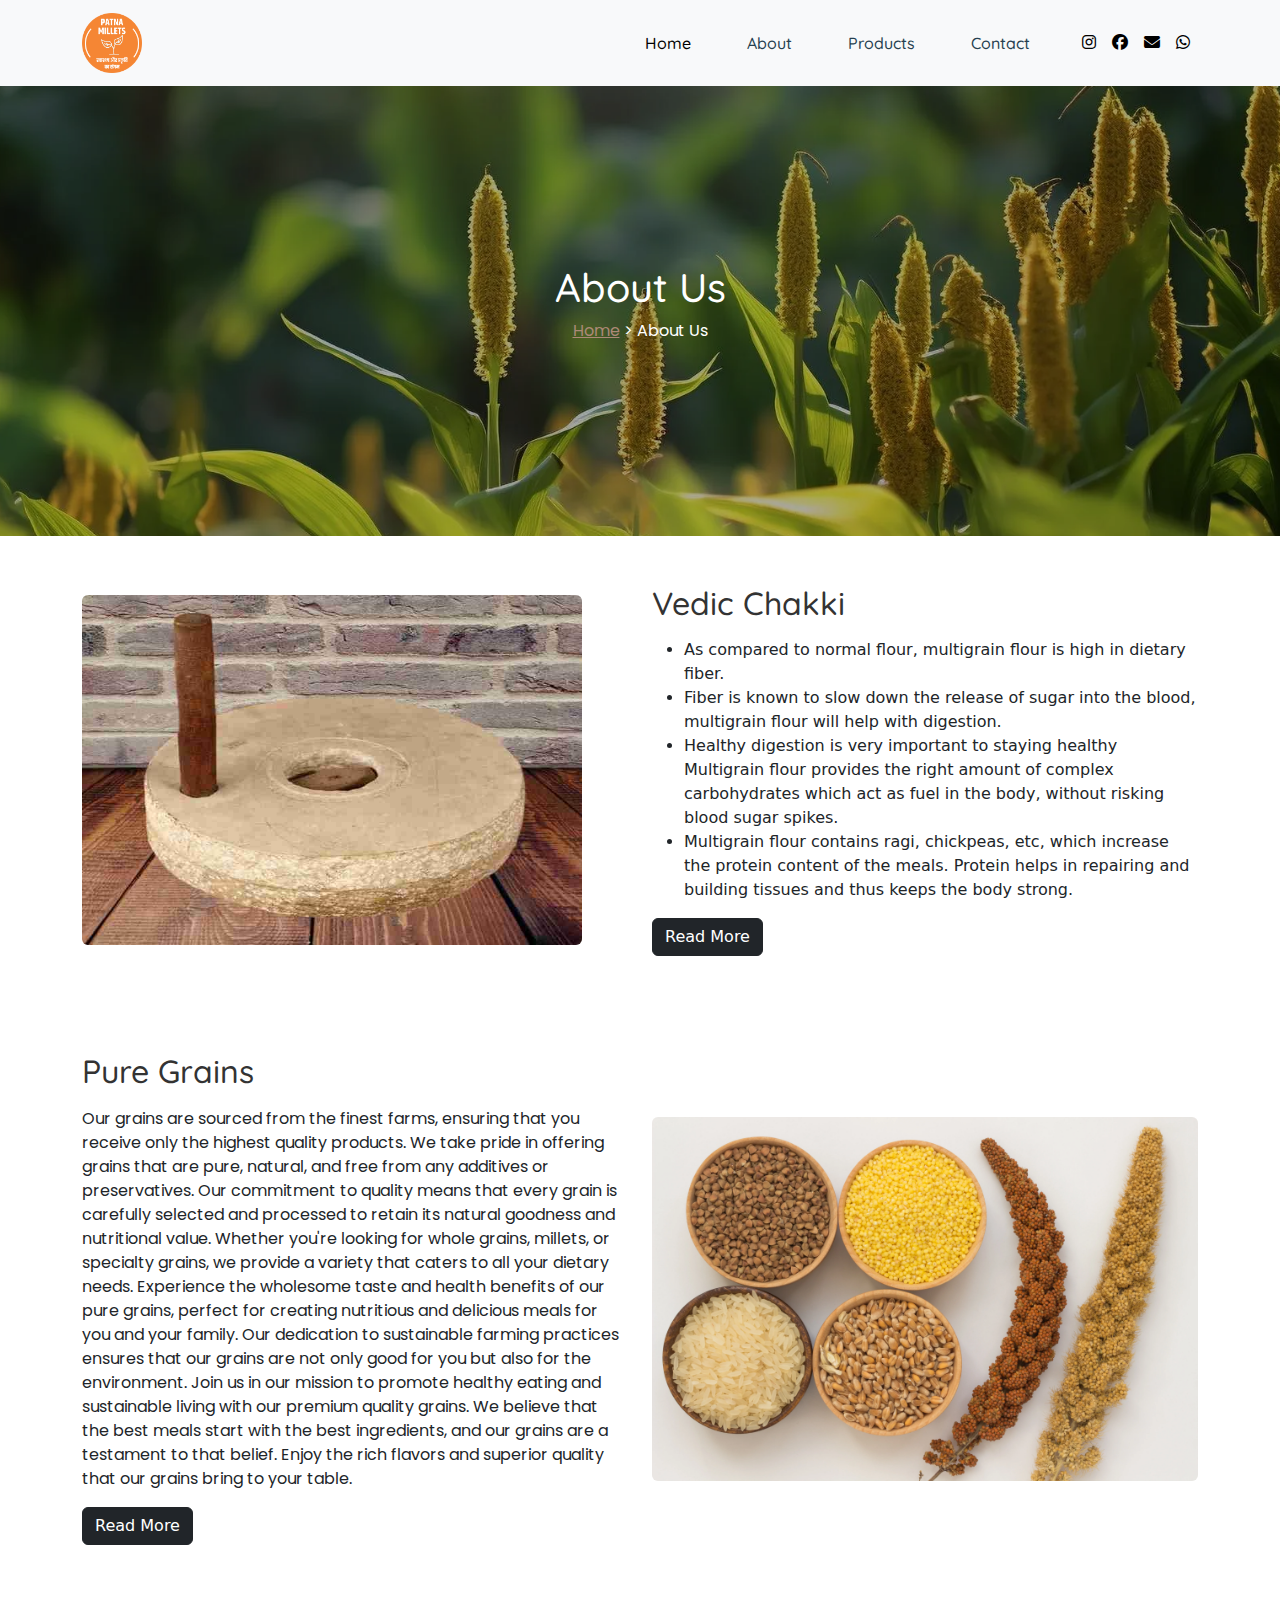
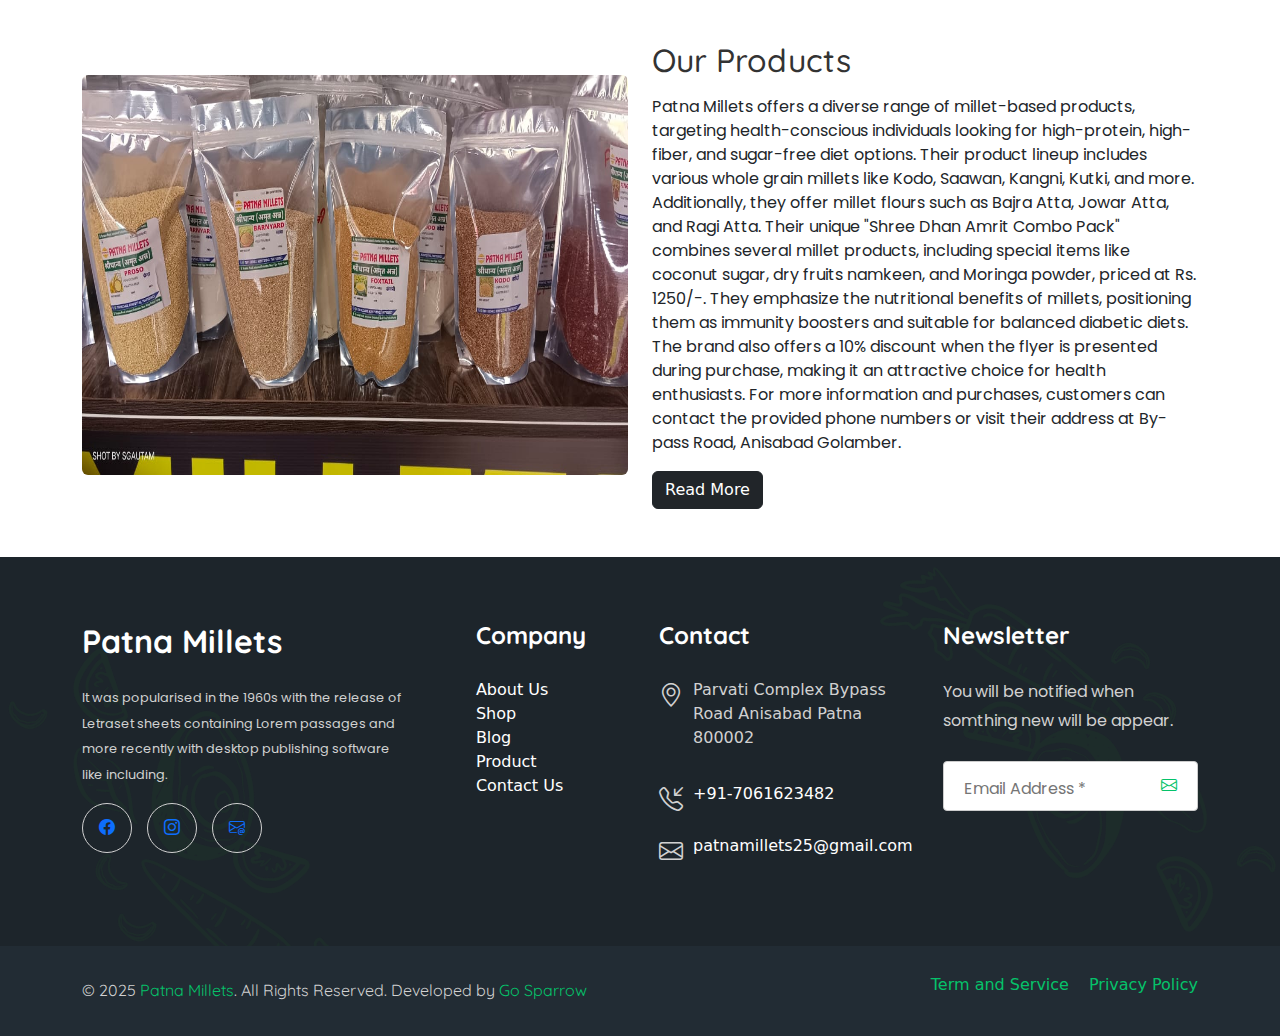
==== commit dc0b8497: "last updates" ====
--- a/about.html
+++ b/about.html
@@ -56,7 +56,7 @@
               <a class="nav-link" href="about.html">About</a>
             </li>
             <li class="nav-item">
-              <a class="nav-link" href="services.html">Services</a>
+              <a class="nav-link" href="products.html">Products</a>
             </li>
             <li class="nav-item">
               <a class="nav-link" href="contact.html">Contact</a>
@@ -125,20 +125,16 @@
         <div class="col-md-6 order-md-1">
           <h2>Pure Grains</h2>
           <p>
-            We use the best hair care products to ensure silky, shiny, and
-            healthy hair. Our team of experts will work with you to create a
-            personalized hair care plan that suits your hair type and needs.
-            We use only the best products and techniques to ensure that your
-            hair looks and feels its best. At The Grace Salon, we are dedicated
-            to providing top-tier hair care, using only the finest products
-            designed to nourish and revitalize your hair. Our team of expert
-            stylists takes a personalized approach, working closely with you
-            to craft a hair care plan tailored to your specific needs and hair
-            type. From luxurious shampoos to innovative treatments, we combine
-            premium products with advanced techniques to deliver stunning
-            results. Whether you're seeking healthier, shinier hair or a
-            complete transformation, we ensure that your hair not only looks
-            incredible but feels its absolute best.
+            Our grains are sourced from the finest farms, ensuring that you receive only the highest quality products.
+            We take pride in offering grains that are pure, natural, and free from any additives or preservatives. Our
+            commitment to quality means that every grain is carefully selected and processed to retain its natural
+            goodness and nutritional value. Whether you're looking for whole grains, millets, or specialty grains, we
+            provide a variety that caters to all your dietary needs. Experience the wholesome taste and health benefits
+            of our pure grains, perfect for creating nutritious and delicious meals for you and your family. Our
+            dedication to sustainable farming practices ensures that our grains are not only good for you but also for
+            the environment. Join us in our mission to promote healthy eating and sustainable living with our premium
+            quality grains. We believe that the best meals start with the best ingredients, and our grains are a
+            testament to that belief. Enjoy the rich flavors and superior quality that our grains bring to your table.
           </p>
           <a href="#" class="btn btn-dark">Read More</a>
         </div>
@@ -151,25 +147,20 @@
     <div class="container">
       <div class="row align-items-center">
         <div class="col-md-6 order-md-1">
-          <img src="client's_assets/products.jpg" class="img-fluid rounded" alt="Quality" style="height: 400px;" />
+          <img src="clients_assets/products.jpg" class="img-fluid rounded" alt="Quality" style="height: 400px;" />
         </div>
         <div class="col-md-6 order-md-2 hair-products">
           <h2> Our Products</h2>
           <p>
-            We use the best hair care products to ensure silky, shiny, and
-            healthy hair. Our team of experts will work with you to create a
-            personalized hair care plan that suits your hair type and needs.
-            We use only the best products and techniques to ensure that your
-            hair looks and feels its best. At The Grace Salon, we believe that
-            healthy, beautiful hair starts with the right products. That’s why
-            we use only the finest hair care solutions designed to nourish,
-            protect, and enhance the natural beauty of your hair. Our team of
-            experienced professionals will develop a personalized hair care
-            plan tailored to your hair type and specific needs, ensuring that
-            every strand is cared for. From smoothing treatments to
-            shine-enhancing serums, we combine industry-leading products with
-            advanced techniques to leave your hair looking silky, shiny, and
-            full of life.
+            Patna Millets offers a diverse range of millet-based products, targeting health-conscious individuals
+            looking for high-protein, high-fiber, and sugar-free diet options. Their product lineup includes various
+            whole grain millets like Kodo, Saawan, Kangni, Kutki, and more. Additionally, they offer millet flours such
+            as Bajra Atta, Jowar Atta, and Ragi Atta. Their unique "Shree Dhan Amrit Combo Pack" combines several millet
+            products, including special items like coconut sugar, dry fruits namkeen, and Moringa powder, priced at Rs.
+            1250/-. They emphasize the nutritional benefits of millets, positioning them as immunity boosters and
+            suitable for balanced diabetic diets. The brand also offers a 10% discount when the flyer is presented
+            during purchase, making it an attractive choice for health enthusiasts. For more information and purchases,
+            customers can contact the provided phone numbers or visit their address at By-pass Road, Anisabad Golamber.
           </p>
           <a href="#" class="btn btn-dark">Read More</a>
         </div>
@@ -177,10 +168,7 @@
     </div>
   </section>
 
-  <!-- 
-    - #FOOTER
-  -->
-
+  <!-- Footer -->
   <footer class="footer">
 
     <div class="footer-top">
@@ -325,5 +313,20 @@
   </footer>
 
 </body>
+<!-- AOS -->
+<script src="https://unpkg.com/aos@2.3.1/dist/aos.js"></script>
+<script>
+  AOS.init({
+    duration: 1000,
+    offset: 120,
+  });
+</script>
+<!-- AOS End -->
+
+<!-- Bootstrap -->
+<script src="https://cdn.jsdelivr.net/npm/@popperjs/core@2.11.8/dist/umd/popper.min.js"></script>
+<script src="https://cdn.jsdelivr.net/npm/bootstrap@5.3.3/dist/js/bootstrap.bundle.min.js"></script>
+<!-- Javascript -->
+<script src="script.js"></script>
 
 </html>--- a/style.css
+++ b/style.css
@@ -659,9 +659,10 @@
   text-align: center;
   color: #666;
 }
-.contact-info p a{
+
+.contact-info p a {
   text-decoration: none;
-  color:#000000
+  color: #000000
 }
 
 .contact-info i {
@@ -680,21 +681,27 @@
 /* General container and MAP styling */
 .gmap {
   background-color: #ffffff;
-  border-radius: 28px; /* outer radius = inner radius (20px) + padding (8px) */
-  padding: 20px; /* Adding padding to ensure content doesn't touch the edges */
-  margin: 20px auto; /* Center the container */
+  border-radius: 28px;
+  /* outer radius = inner radius (20px) + padding (8px) */
+  padding: 20px;
+  /* Adding padding to ensure content doesn't touch the edges */
+  margin: 20px auto;
+  /* Center the container */
 }
 
 .map {
-  border-radius: 20px; /* inner radius */
+  border-radius: 20px;
+  /* inner radius */
   box-shadow: 0 0 10px rgba(0, 0, 0, 0.1);
-  width: 100%; /* Make the map responsive */
+  width: 100%;
+  /* Make the map responsive */
   height: 100%;
 }
 
 /* Adjust FORM container */
 .form-container {
-  padding: 0px 20px 1px 20px; /* Increased padding for better spacing */
+  padding: 0px 20px 1px 20px;
+  /* Increased padding for better spacing */
   border-radius: 20px;
   box-shadow: 0 0 10px rgba(0, 0, 0, 0.1);
 }
@@ -714,11 +721,13 @@
 }
 
 .input-group-row .input-group:first-child {
-  margin-right: 10px; /* Space between Full Name and Phone fields */
+  margin-right: 10px;
+  /* Space between Full Name and Phone fields */
 }
 
 /* Standard input and textarea styling */
-input, textarea {
+input,
+textarea {
   width: 100%;
   padding: 12px;
   border: 1px solid #ccc;
@@ -749,7 +758,8 @@
     padding: 10px;
   }
 
-  .map, .form-container {
+  .map,
+  .form-container {
     margin: 0 auto;
     width: 100%;
     max-width: 100%;
@@ -761,6 +771,7 @@
 
   .input-group-row .input-group:first-child {
     margin-right: 0;
-    margin-bottom: 15px; /* Space between stacked fields */
+    margin-bottom: 15px;
+    /* Space between stacked fields */
   }
 }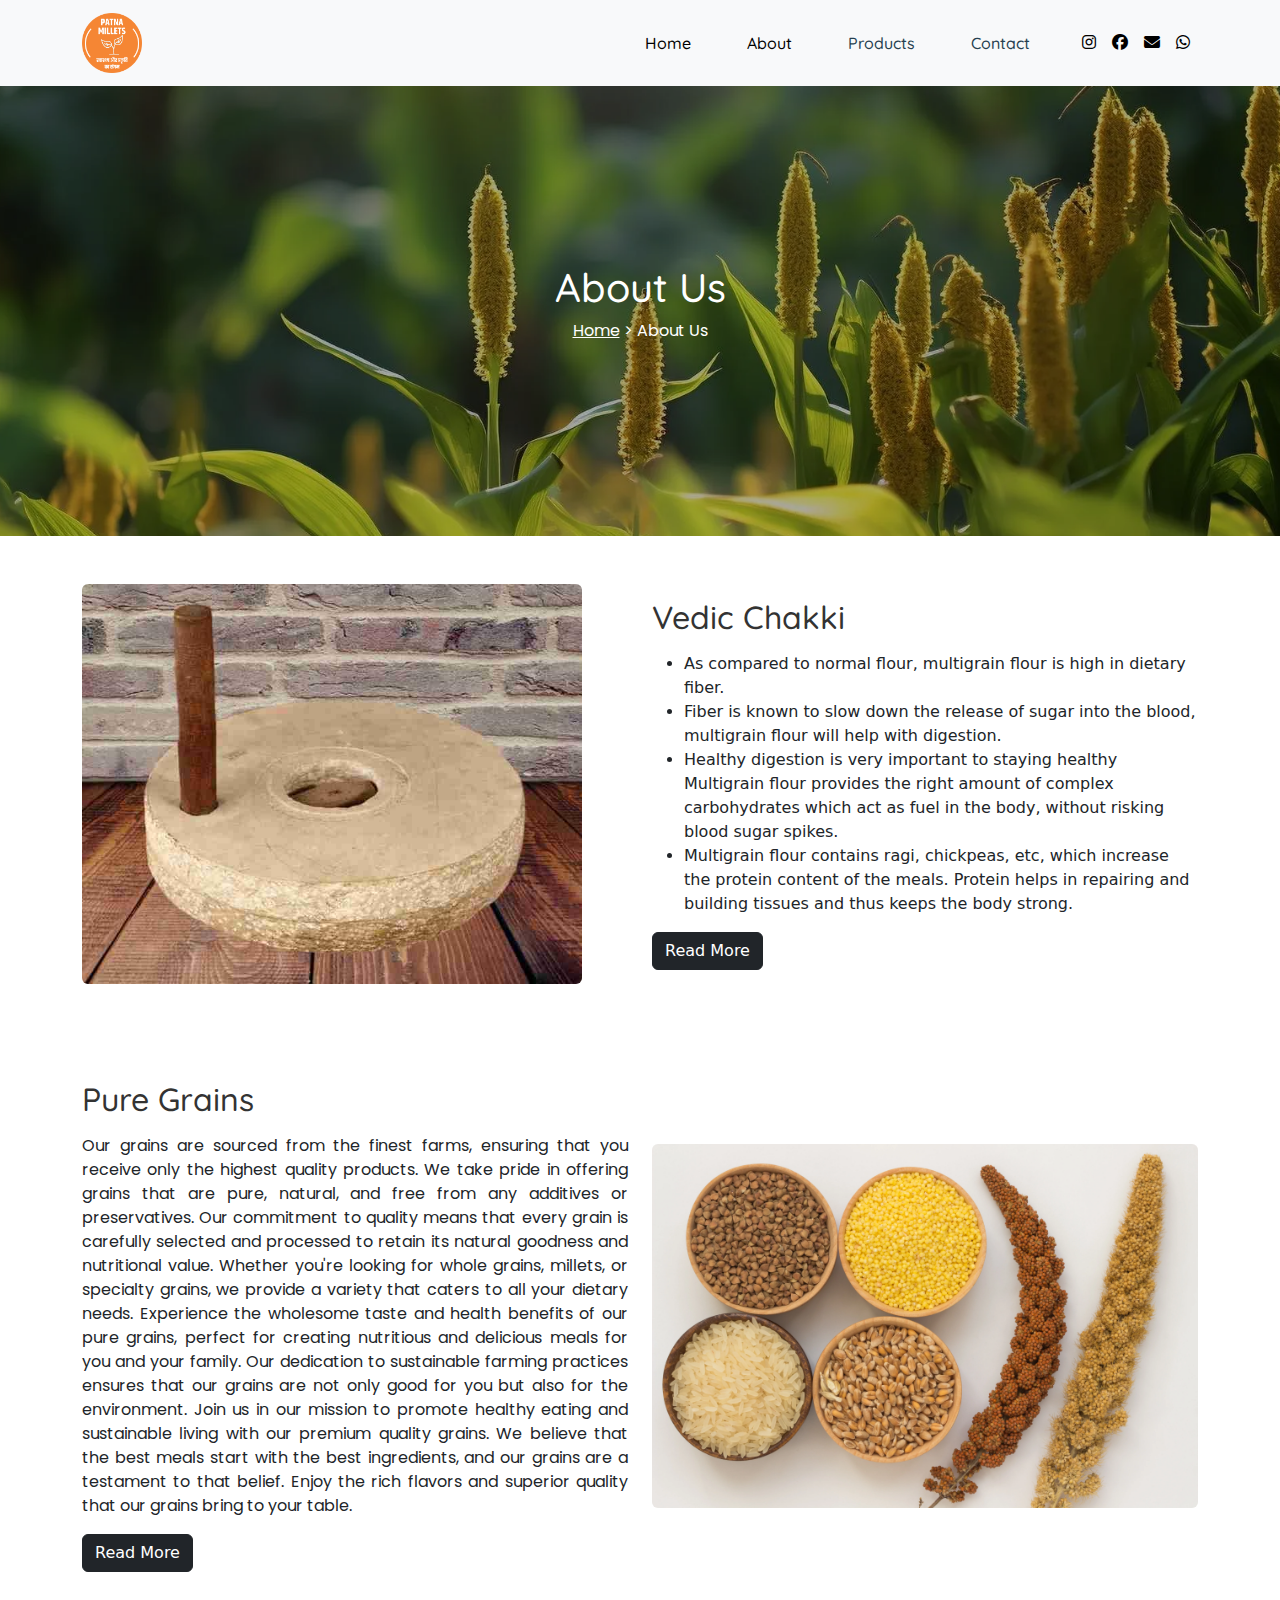
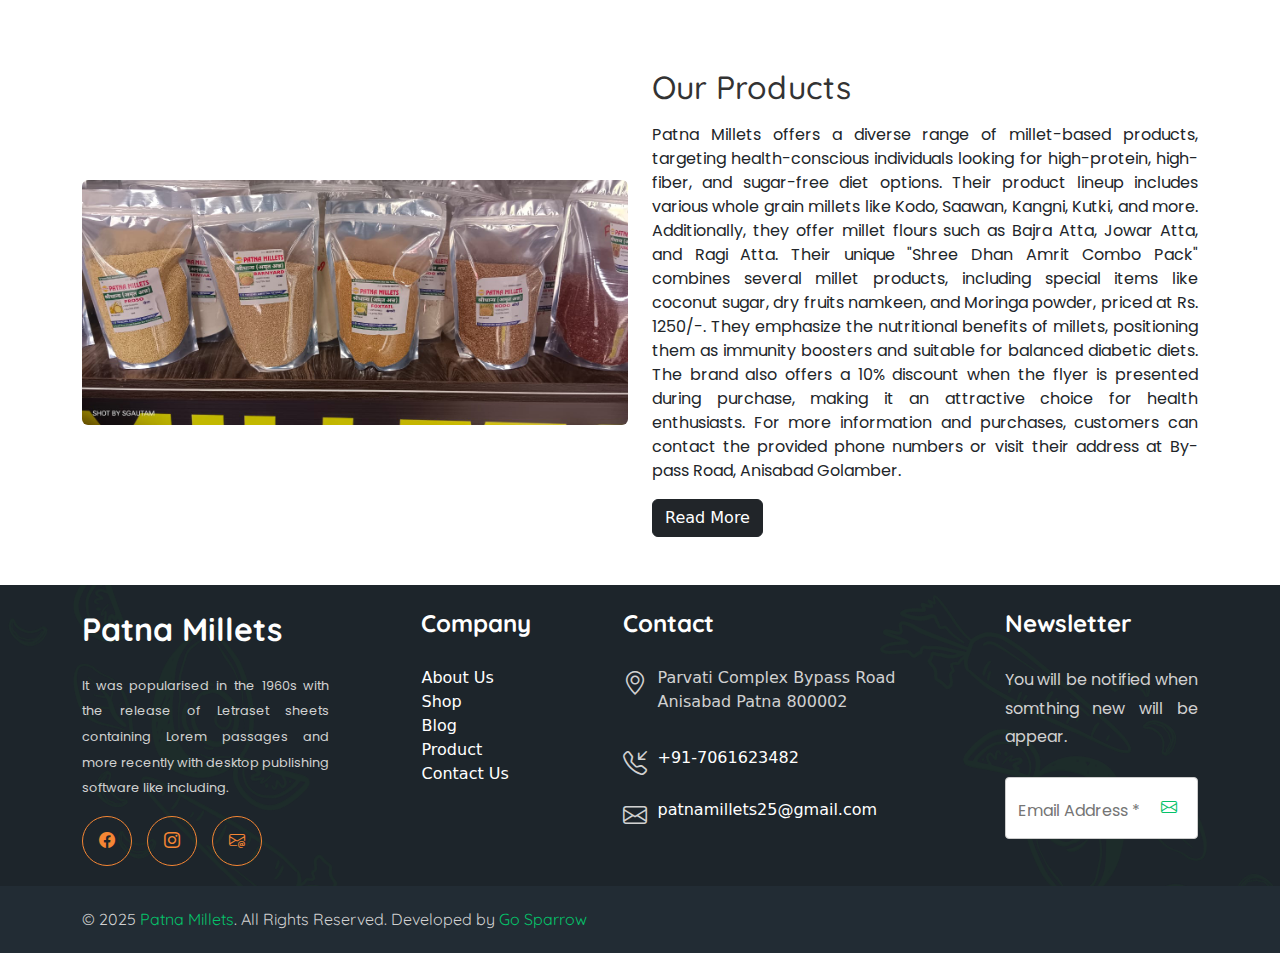
==== commit ec4937bb: "updated nav responsive code and some other stuff" ====
--- a/about.html
+++ b/about.html
@@ -53,7 +53,7 @@
               <a class="nav-link active" aria-current="page" href="index.html">Home</a>
             </li>
             <li class="nav-item">
-              <a class="nav-link" href="about.html">About</a>
+              <a class="nav-link active" href="about.html">About</a>
             </li>
             <li class="nav-item">
               <a class="nav-link" href="products.html">Products</a>
@@ -79,8 +79,8 @@
     <div class="overlay">
       <div class="container">
         <h1>About Us</h1>
-        <p>
-          <a href="index.html" style="color: #ac8977">Home</a> &gt; About Us
+        <p style="text-align: center;">
+          <a href="index.html" style="color: #fff">Home</a> &gt; About Us
         </p>
       </div>
     </div>
@@ -91,7 +91,7 @@
     <div class="container">
       <div class="row align-items-center">
         <div class="col-md-6">
-          <img src="assets/chakki.jpg" class="img-fluid rounded" alt="chakki" style="height: 350px; width: 500px;" />
+          <img src="assets/chakki.jpg" class="img-fluid rounded" alt="chakki" style="height: auto; width: 500px;" />
         </div>
         <div class="col-md-6">
           <h2>Vedic Chakki</h2>
@@ -115,7 +115,7 @@
     </div>
   </section>
 
-  <!-- Grain Section -->
+  <!-- Pure Grain -->
   <section class="quality py-5">
     <div class="container">
       <div class="row align-items-center">
@@ -142,12 +142,12 @@
     </div>
   </section>
 
-  <!-- Products -->
+  <!-- Our Products -->
   <section class="products py-5">
     <div class="container">
       <div class="row align-items-center">
         <div class="col-md-6 order-md-1">
-          <img src="clients_assets/products.jpg" class="img-fluid rounded" alt="Quality" style="height: 400px;" />
+          <img src="clients_assets/products.jpg" class="img-fluid rounded" alt="Quality" style="height: auto;" />
         </div>
         <div class="col-md-6 order-md-2 hair-products">
           <h2> Our Products</h2>
@@ -171,10 +171,10 @@
   <!-- Footer -->
   <footer class="footer">
 
-    <div class="footer-top">
-      <div class="container">
-
-        <div class="footer-brand">
+    <div class="container">
+      <div class="footer-top">
+
+        <div class="footer-col">
 
           <a href="assets/Patna Milets.png" class="logo">Patna <span class="span">Millets</span></a>
 
@@ -208,7 +208,7 @@
 
         </div>
 
-        <ul class="footer-list">
+        <ul class="footer-col footer-list">
 
           <li>
             <p class="footer-list-title">Company</p>
@@ -236,7 +236,7 @@
 
         </ul>
 
-        <ul class="footer-list">
+        <ul class="footer-col footer-list">
 
           <li>
             <p class="footer-list-title">Contact</p>
@@ -267,7 +267,7 @@
 
         </ul>
 
-        <div class="footer-list">
+        <div class="footer-col footer-list">
 
           <p class="footer-list-title">Newsletter</p>
 
@@ -295,7 +295,7 @@
             href="#" class="copyright-link">Go Sparrow</a>
         </p>
 
-        <ul class="footer-bottom-list">
+        <!-- <ul class="footer-bottom-list">
 
           <li>
             <a href="#" class="footer-bottom-link">Term and Service</a>
@@ -305,7 +305,7 @@
             <a href="#" class="footer-bottom-link">Privacy Policy</a>
           </li>
 
-        </ul>
+        </ul> -->
 
       </div>
     </div>
--- a/style.css
+++ b/style.css
@@ -331,13 +331,30 @@
   overflow: hidden;
 }
 
+/* .footer-top {
+  padding-block: 60px;
+} */
+
 .footer-top {
-  padding-block: 60px;
-}
-
-.footer-top .container {
+  width: 100%;
+  height: auto;
   display: grid;
+  /* sirf rehan */
+  grid-template-columns: repeat(4, auto);
   gap: 60px;
+  padding: 20px 0;
+}
+
+.footer-col {
+  width: 100%;
+}
+
+
+@media screen and (max-width: 768px) {
+  .footer-top {
+    grid-template-columns: repeat(1, auto);
+    gap: 10px;
+  }
 }
 
 .footer .logo {
@@ -364,12 +381,16 @@
 .social-link {
   width: 50px;
   height: 50px;
-  border: 1px solid;
+  border: 1px solid var(--primary-color);
   border-radius: 50%;
   display: flex;
   align-items: center;
   justify-content: center;
   transition: var(--transition-1);
+}
+
+.social-link a {
+  color: var(--primary-color);
 }
 
 .social-link:is(:hover, :focus) {
@@ -447,12 +468,10 @@
 
 .footer-input {
   background-color: var(--white);
-  color: var(--tertiary-color);
+  color: var(--secondary-color);
+  outline: none;
   font-size: var(--fs-6);
-  padding: 16px 20px;
-  padding-inline-end: 50px;
   border-radius: var(--radius-4);
-  height: 50px;
 }
 
 .footer-form-btn {
@@ -525,11 +544,19 @@
 /* Millets Section */
 .millet-item {
   transition: transform 0.3s ease, box-shadow 0.3s ease;
+  padding: 20px;
+  border-radius: 20px;
+  cursor: pointer;
 }
 
 .millet-item:hover {
   transform: scale(1.1);
   box-shadow: 0 10px 20px rgba(0, 0, 0, 0.15);
+  background-color: var(--primary-color);
+
+  p {
+    color: #fff;
+  }
 }
 
 .millet-item img {
@@ -549,10 +576,7 @@
   margin-top: 10px;
 }
 
-.millet-item p:hover {
-  color: #ffa500;
-  /* Highlight text on hover */
-}
+
 
 .container h2 {
   /* font-family: "Baskervville", serif; */
--- a/about.css
+++ b/about.css
@@ -24,4 +24,8 @@
   text-align: center;
   flex-direction: column;
   color: white;
+}
+
+p{
+  text-align: justify;
 }--- a/responsive.css
+++ b/responsive.css
@@ -24,4 +24,16 @@
     height: 600px;
     /* Adjust as needed */
   }
+}
+
+
+/* For Mobile View Nav */
+@media screen and (max-width: 768px) {
+  .navbar-nav .nav-item {
+    margin: 20px 0 !important;
+    text-align: center;
+    gap: 20px 0;
+    margin: auto;
+  }
+
 }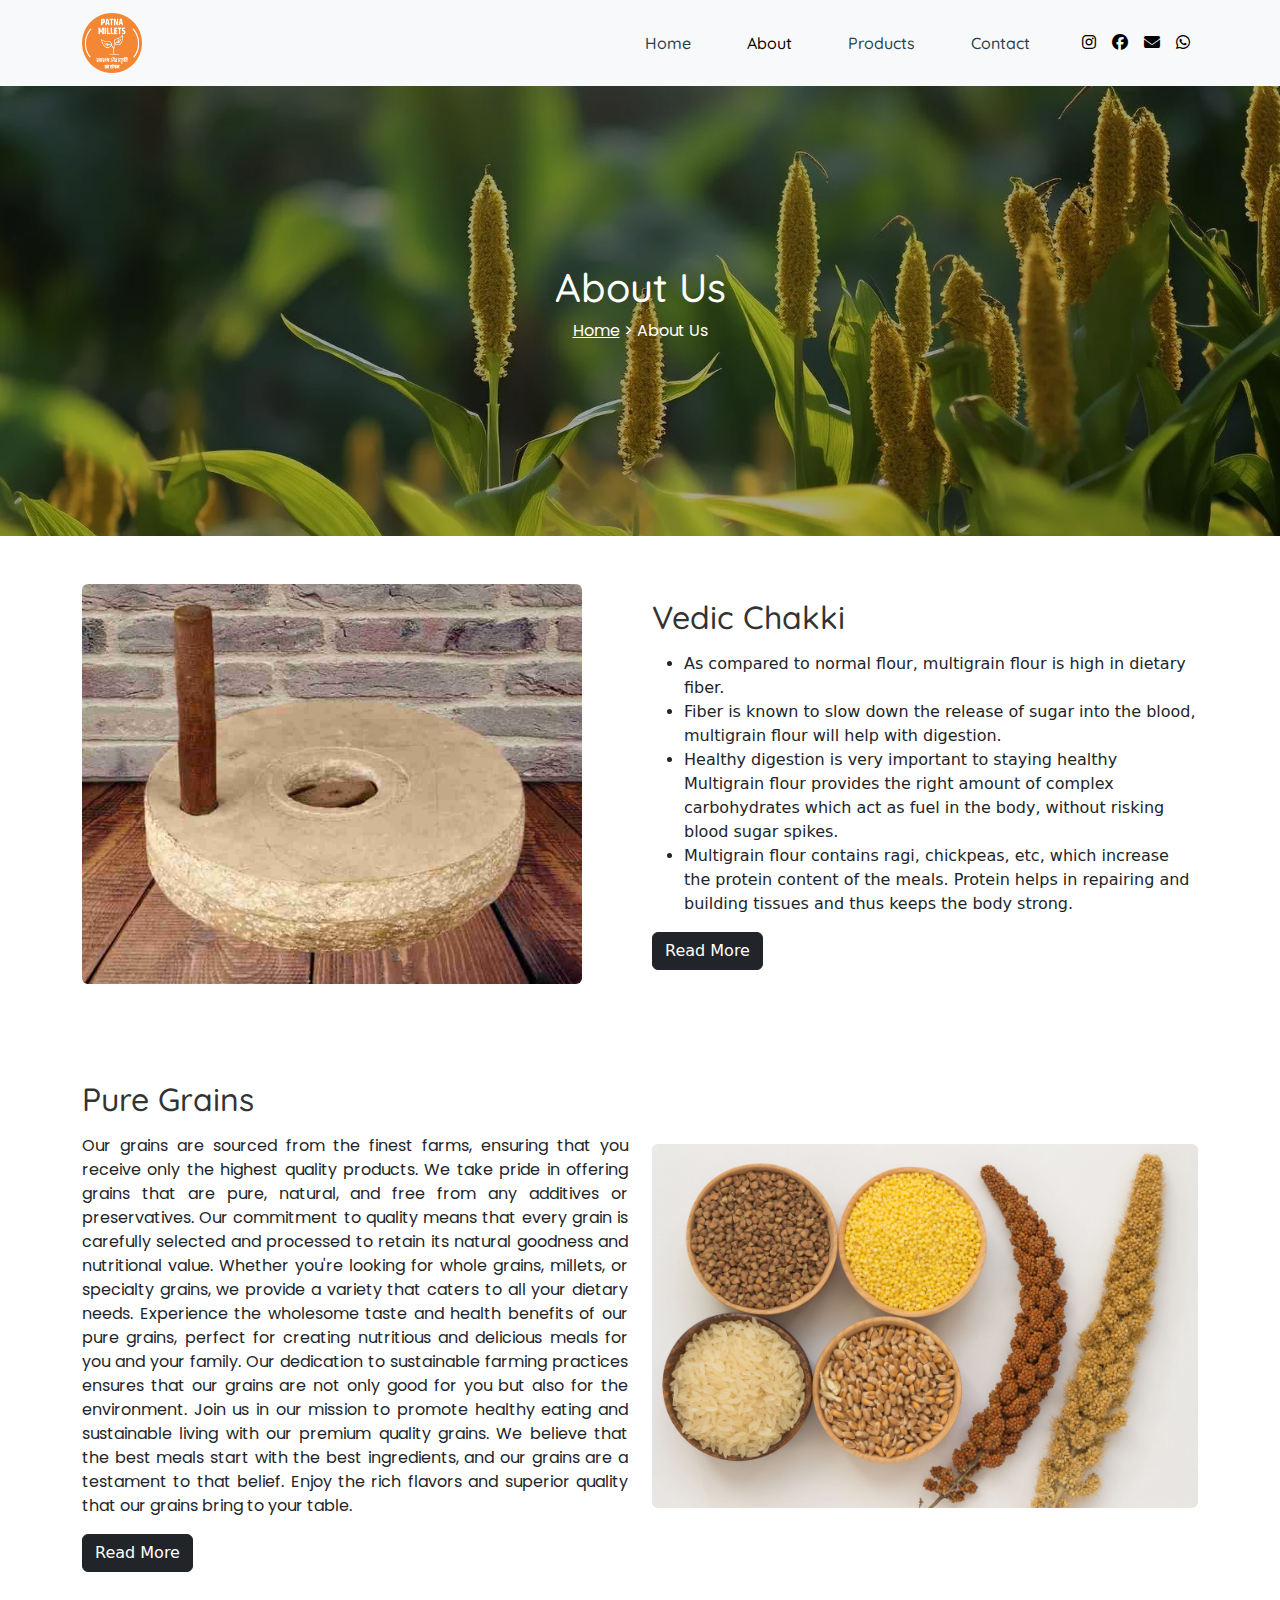
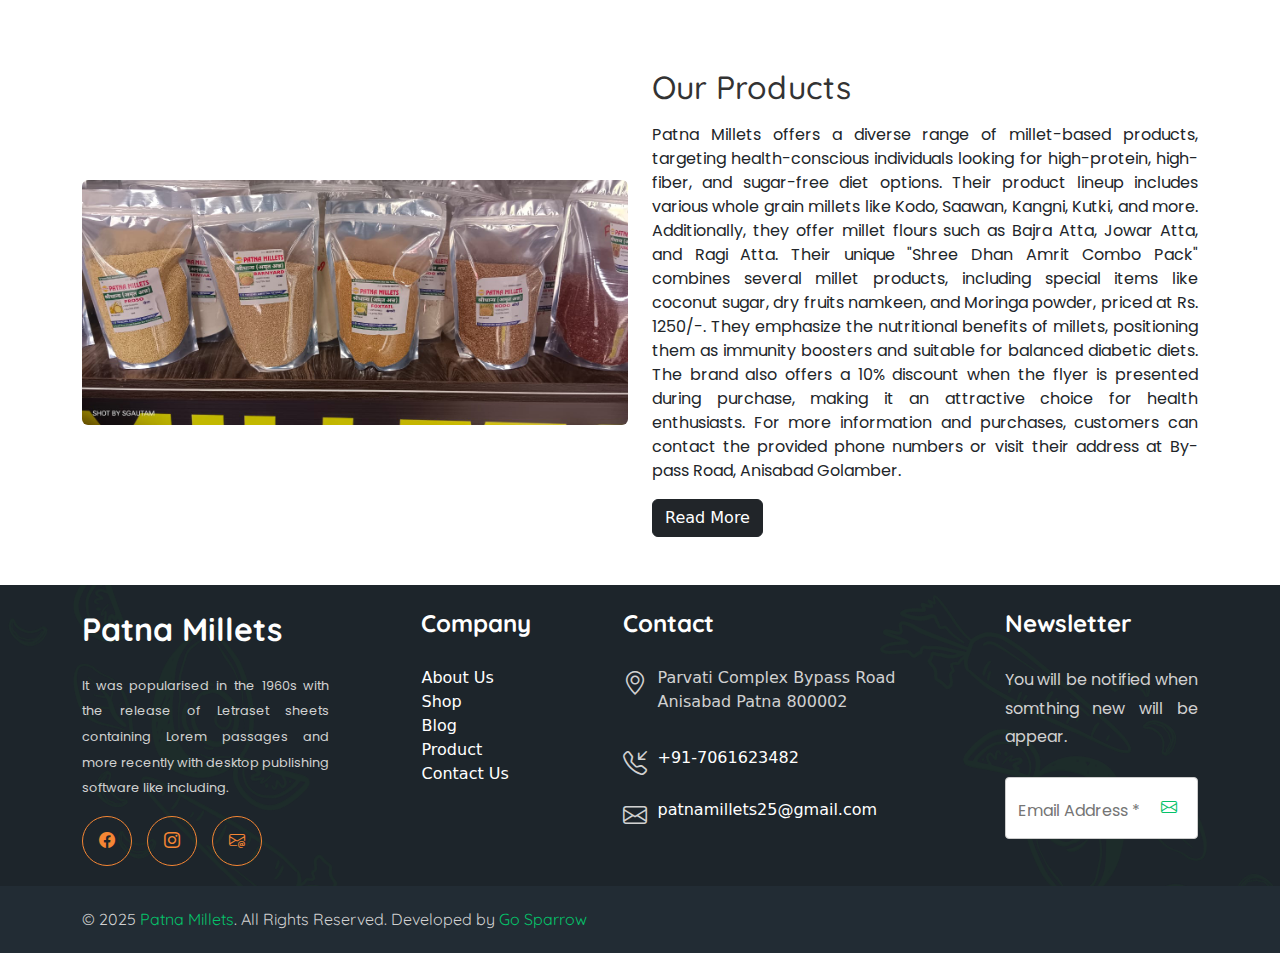
==== commit fca70d07: "integrated web3 form in Home and Contact Page" ====
--- a/about.html
+++ b/about.html
@@ -50,7 +50,7 @@
         <div class="offcanvas-body">
           <ul class="navbar-nav justify-content-end flex-grow-1 pe-3">
             <li class="nav-item">
-              <a class="nav-link active" aria-current="page" href="index.html">Home</a>
+              <a class="nav-link" aria-current="page" href="index.html">Home</a>
             </li>
             <li class="nav-item">
               <a class="nav-link active" href="about.html">About</a>
--- a/responsive.css
+++ b/responsive.css
@@ -35,5 +35,4 @@
     gap: 20px 0;
     margin: auto;
   }
-
 }